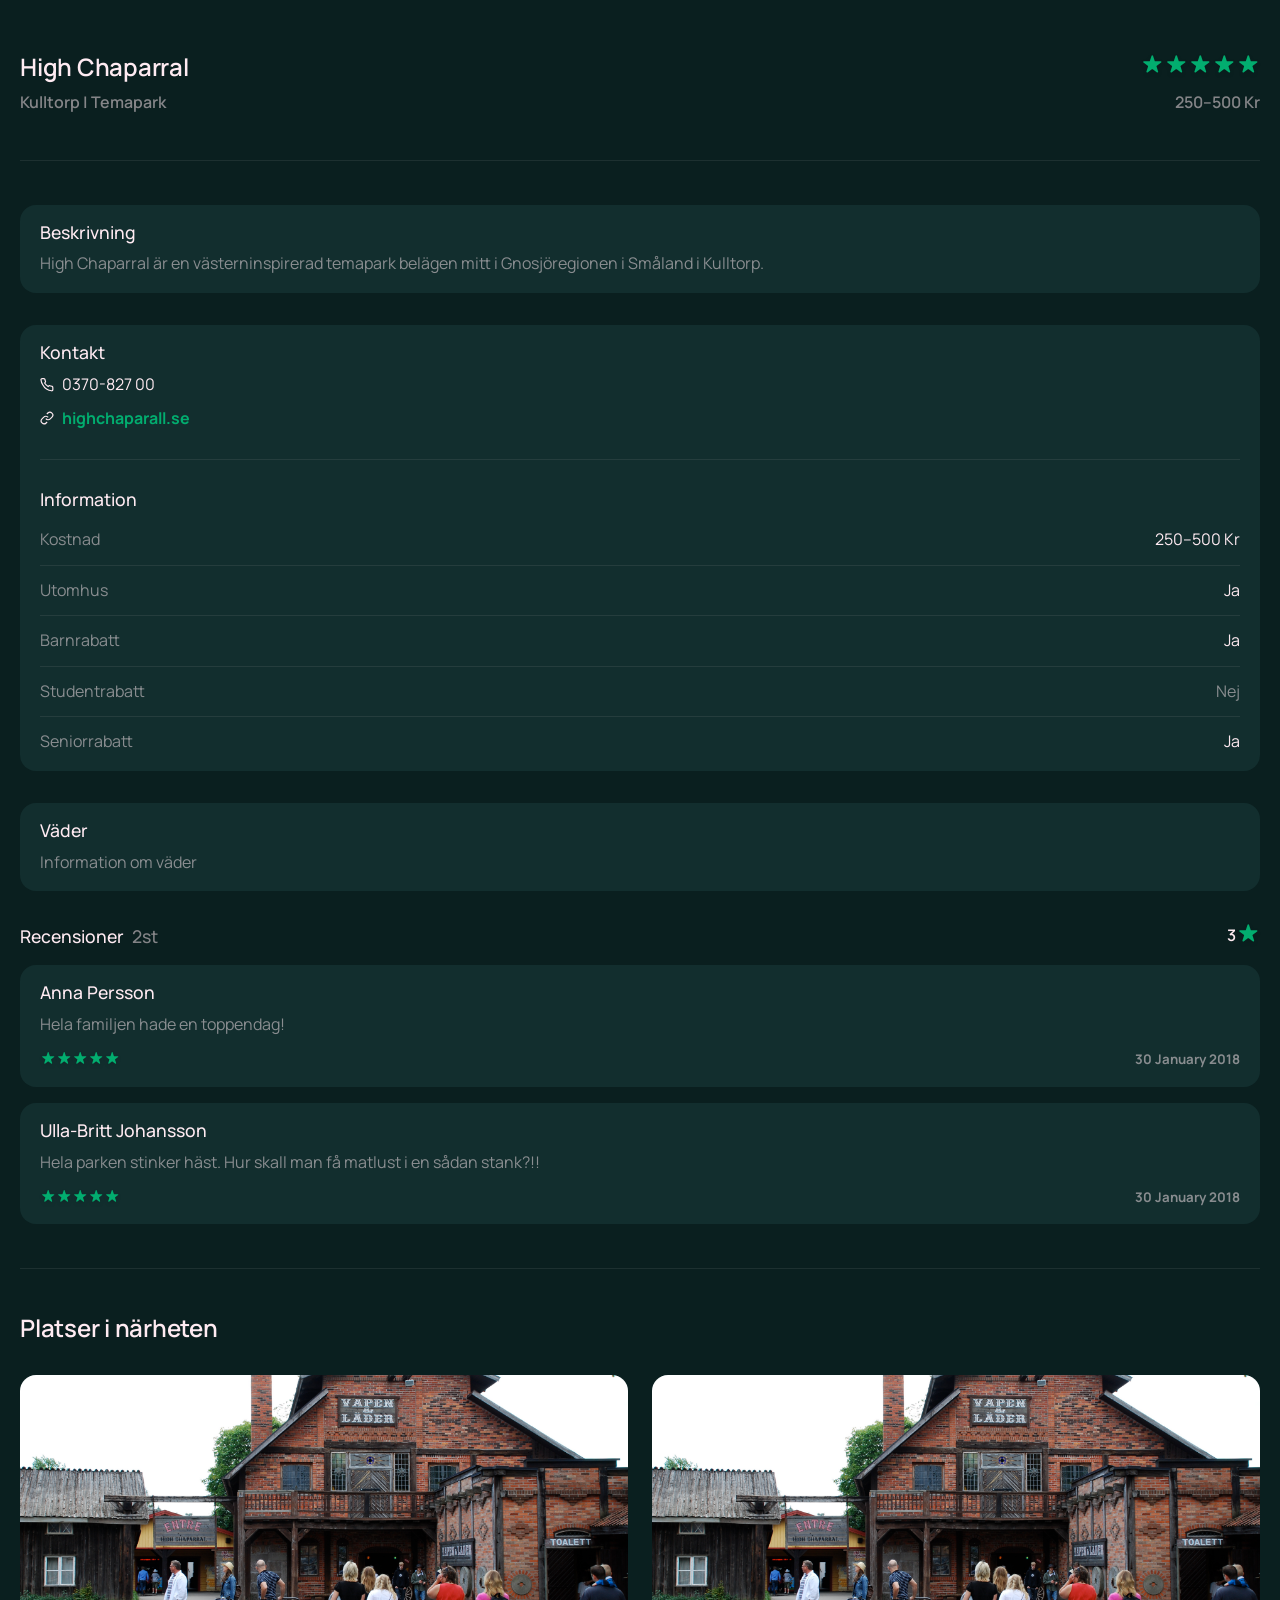
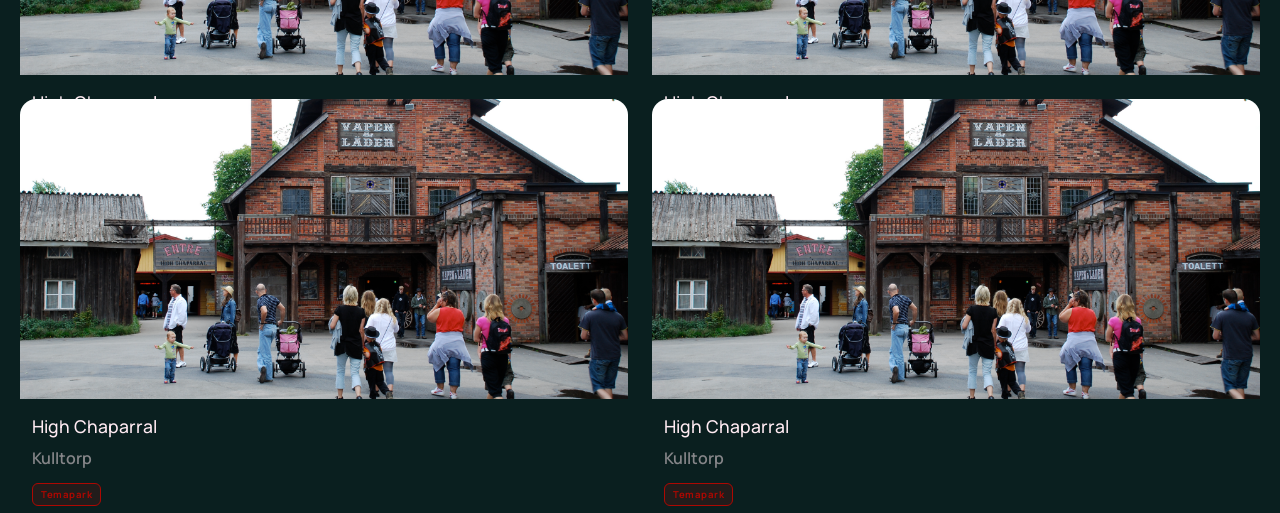
==== detail.html @ e669372e "added grid and detail page" ====
<!doctype html>
<html lang="sv">
  <head>
    <meta charset="UTF-8" />
    <meta name="viewport" content="width=device-width, initial-scale=1.0" />
    <title>Titelsida</title>
    <script type="module" src="JS/main.js"></script>
    <link rel="stylesheet" href="/CSS/style.css" />
    <link rel="preconnect" href="https://fonts.googleapis.com" />
    <link rel="preconnect" href="https://fonts.gstatic.com" crossorigin />
    <link
      href="https://fonts.googleapis.com/css2?family=Manrope:wght@200..800&display=swap"
      rel="stylesheet"
    />
  </head>
  <body class="gap-4">
    <section class="stack gap-8">
      <div class="width-full">
        <!-- <img src="/img/High_Chaparral_Theme_Park.jpg" alt=""> -->
      </div>
      <div class="gap-2 stack">
        <div class="row row-between align-center">
          <h2>High Chaparral</h2>
          <span class="star-container">
            <svg class="star" viewBox="0 0 16 16">
              <path
                d="M7.71954 0.445459C7.86922 -0.0151958 8.52092 -0.0151964 8.6706 0.445459L9.76667 3.81881C9.8336 4.02483 10.0256 4.16431 10.2422 4.16431H13.7892C14.2735 4.16431 14.4749 4.78411 14.083 5.06881L11.2135 7.15366C11.0383 7.28098 10.9649 7.50667 11.0319 7.71268L12.1279 11.086C12.2776 11.5467 11.7504 11.9298 11.3585 11.6451L8.48896 9.5602C8.31372 9.43288 8.07642 9.43288 7.90118 9.5602L5.03163 11.6451C4.63977 11.9298 4.11253 11.5467 4.26221 11.086L5.35828 7.71268C5.42521 7.50667 5.35188 7.28098 5.17664 7.15366L2.30709 5.06881C1.91524 4.78411 2.11662 4.16431 2.60099 4.16431H6.14794C6.36455 4.16431 6.55653 4.02483 6.62347 3.81881L7.71954 0.445459Z"
              ></path></svg
            ><svg class="star" viewBox="0 0 16 16">
              <path
                d="M7.71954 0.445459C7.86922 -0.0151958 8.52092 -0.0151964 8.6706 0.445459L9.76667 3.81881C9.8336 4.02483 10.0256 4.16431 10.2422 4.16431H13.7892C14.2735 4.16431 14.4749 4.78411 14.083 5.06881L11.2135 7.15366C11.0383 7.28098 10.9649 7.50667 11.0319 7.71268L12.1279 11.086C12.2776 11.5467 11.7504 11.9298 11.3585 11.6451L8.48896 9.5602C8.31372 9.43288 8.07642 9.43288 7.90118 9.5602L5.03163 11.6451C4.63977 11.9298 4.11253 11.5467 4.26221 11.086L5.35828 7.71268C5.42521 7.50667 5.35188 7.28098 5.17664 7.15366L2.30709 5.06881C1.91524 4.78411 2.11662 4.16431 2.60099 4.16431H6.14794C6.36455 4.16431 6.55653 4.02483 6.62347 3.81881L7.71954 0.445459Z"
              ></path></svg
            ><svg class="star" viewBox="0 0 16 16">
              <path
                d="M7.71954 0.445459C7.86922 -0.0151958 8.52092 -0.0151964 8.6706 0.445459L9.76667 3.81881C9.8336 4.02483 10.0256 4.16431 10.2422 4.16431H13.7892C14.2735 4.16431 14.4749 4.78411 14.083 5.06881L11.2135 7.15366C11.0383 7.28098 10.9649 7.50667 11.0319 7.71268L12.1279 11.086C12.2776 11.5467 11.7504 11.9298 11.3585 11.6451L8.48896 9.5602C8.31372 9.43288 8.07642 9.43288 7.90118 9.5602L5.03163 11.6451C4.63977 11.9298 4.11253 11.5467 4.26221 11.086L5.35828 7.71268C5.42521 7.50667 5.35188 7.28098 5.17664 7.15366L2.30709 5.06881C1.91524 4.78411 2.11662 4.16431 2.60099 4.16431H6.14794C6.36455 4.16431 6.55653 4.02483 6.62347 3.81881L7.71954 0.445459Z"
              ></path></svg
            ><svg class="star" viewBox="0 0 16 16">
              <path
                d="M7.71954 0.445459C7.86922 -0.0151958 8.52092 -0.0151964 8.6706 0.445459L9.76667 3.81881C9.8336 4.02483 10.0256 4.16431 10.2422 4.16431H13.7892C14.2735 4.16431 14.4749 4.78411 14.083 5.06881L11.2135 7.15366C11.0383 7.28098 10.9649 7.50667 11.0319 7.71268L12.1279 11.086C12.2776 11.5467 11.7504 11.9298 11.3585 11.6451L8.48896 9.5602C8.31372 9.43288 8.07642 9.43288 7.90118 9.5602L5.03163 11.6451C4.63977 11.9298 4.11253 11.5467 4.26221 11.086L5.35828 7.71268C5.42521 7.50667 5.35188 7.28098 5.17664 7.15366L2.30709 5.06881C1.91524 4.78411 2.11662 4.16431 2.60099 4.16431H6.14794C6.36455 4.16431 6.55653 4.02483 6.62347 3.81881L7.71954 0.445459Z"
              ></path></svg
            ><svg class="star" viewBox="0 0 16 16">
              <path
                d="M7.71954 0.445459C7.86922 -0.0151958 8.52092 -0.0151964 8.6706 0.445459L9.76667 3.81881C9.8336 4.02483 10.0256 4.16431 10.2422 4.16431H13.7892C14.2735 4.16431 14.4749 4.78411 14.083 5.06881L11.2135 7.15366C11.0383 7.28098 10.9649 7.50667 11.0319 7.71268L12.1279 11.086C12.2776 11.5467 11.7504 11.9298 11.3585 11.6451L8.48896 9.5602C8.31372 9.43288 8.07642 9.43288 7.90118 9.5602L5.03163 11.6451C4.63977 11.9298 4.11253 11.5467 4.26221 11.086L5.35828 7.71268C5.42521 7.50667 5.35188 7.28098 5.17664 7.15366L2.30709 5.06881C1.91524 4.78411 2.11662 4.16431 2.60099 4.16431H6.14794C6.36455 4.16431 6.55653 4.02483 6.62347 3.81881L7.71954 0.445459Z"
              ></path>
            </svg>
          </span>
        </div>
        <div class="row row-between align-center">
          <h4 class="text-faded">Kulltorp | Temapark</h4>
          <h4 class="text-faded">250–500 Kr</h4>
        </div>
      </div>

      <hr />

      <div class="card stack">
        <div class="stack width-full gap-2">
          <h3>Beskrivning</h3>
          <div class="text-faded">
            <p>
              High Chaparral är en västerninspirerad temapark belägen mitt i
              Gnosjöregionen i Småland i Kulltorp.
            </p>
          </div>
        </div>
      </div>

      <div class="card stack gap-4">
        <div class="width-full gap-2 stack">
          <h3>Kontakt</h3>
          <span class="row gap-2">
            <svg
              width="14"
              height="14"
              viewBox="0 0 24 24"
              fill="none"
              stroke="currentColor"
              stroke-width="2"
            >
              <path
                d="M22 16.92v3a2 2 0 0 1-2.18 2 19.79 19.79 0 0 1-8.63-3.07A19.5 19.5 0 0 1 4.69 11.5a19.79 19.79 0 0 1-3.07-8.67A2 2 0 0 1 3.6 1h3a2 2 0 0 1 2 1.72c.127.96.361 1.903.7 2.81a2 2 0 0 1-.45 2.11L7.91 8.6a16 16 0 0 0 6 6l.92-.92a2 2 0 0 1 2.11-.45c.907.339 1.85.573 2.81.7A2 2 0 0 1 21.82 16z"
              ></path>
            </svg>
            <p>0370-827 00</p></span
          >

          <span class="row gap-2">
            <svg
              width="14"
              height="14"
              viewBox="0 0 24 24"
              fill="none"
              stroke="currentColor"
              stroke-width="2"
            >
              <path
                d="M10 13a5 5 0 0 0 7.54.54l3-3a5 5 0 0 0-7.07-7.07l-1.72 1.71"
              ></path>
              <path
                d="M14 11a5 5 0 0 0-7.54-.54l-3 3a5 5 0 0 0 7.07 7.07l1.71-1.71"
              ></path></svg
            ><a href="https://highchaparall.se">highchaparall.se</a></span
          >
        </div>
        <hr />
        <div class="stack width-full gap-4">
          <h3>Information</h3>
          <div class="details">
            <span>
              <span class="text-faded">Kostnad</span><span>250–500 Kr</span>
            </span>
            <hr />
            <span>
              <span class="text-faded">Utomhus</span><span>Ja</span>
            </span>
            <hr />
            <span>
              <span class="text-faded">Barnrabatt</span><span>Ja</span>
            </span>
            <hr />
            <span>
              <span class="text-faded">Studentrabatt</span
              ><span class="text-faded">Nej</span>
            </span>
            <hr />
            <span>
              <span class="text-faded">Seniorrabatt</span><span>Ja</span>
            </span>
          </div>
        </div>
      </div>
      <div class="card stack">
        <div class="stack width-full gap-2">
          <h3>Väder</h3>
          <div class="text-faded">
            <p>Information om väder</p>
          </div>
        </div>
      </div>
      <div class="stack">
        <div class="stack width-full gap-4">
          <div class="row row-between">
            <span class="row gap-2"
              ><h3>Recensioner</h3>
              <h3 class="text-faded">2st</h3></span
            >
            <span class="row"
              ><h4>3</h4>
              <svg class="star" viewBox="0 0 16 16">
                <path
                  d="M7.71954 0.445459C7.86922 -0.0151958 8.52092 -0.0151964 8.6706 0.445459L9.76667 3.81881C9.8336 4.02483 10.0256 4.16431 10.2422 4.16431H13.7892C14.2735 4.16431 14.4749 4.78411 14.083 5.06881L11.2135 7.15366C11.0383 7.28098 10.9649 7.50667 11.0319 7.71268L12.1279 11.086C12.2776 11.5467 11.7504 11.9298 11.3585 11.6451L8.48896 9.5602C8.31372 9.43288 8.07642 9.43288 7.90118 9.5602L5.03163 11.6451C4.63977 11.9298 4.11253 11.5467 4.26221 11.086L5.35828 7.71268C5.42521 7.50667 5.35188 7.28098 5.17664 7.15366L2.30709 5.06881C1.91524 4.78411 2.11662 4.16431 2.60099 4.16431H6.14794C6.36455 4.16431 6.55653 4.02483 6.62347 3.81881L7.71954 0.445459Z"
                ></path></svg
            ></span>
          </div>
          <div class="card">
            <div class="width-full stack gap-3">
              <span class="stack gap-2">
                <h3>Anna Persson</h3>
                <p class="text-faded">Hela familjen hade en toppendag!</p>
              </span>

              <div class="row row-between">
                <span class="star-container">
                  <svg class="star star-sm" viewBox="0 0 16 16">
                    <path
                      d="M7.71954 0.445459C7.86922 -0.0151958 8.52092 -0.0151964 8.6706 0.445459L9.76667 3.81881C9.8336 4.02483 10.0256 4.16431 10.2422 4.16431H13.7892C14.2735 4.16431 14.4749 4.78411 14.083 5.06881L11.2135 7.15366C11.0383 7.28098 10.9649 7.50667 11.0319 7.71268L12.1279 11.086C12.2776 11.5467 11.7504 11.9298 11.3585 11.6451L8.48896 9.5602C8.31372 9.43288 8.07642 9.43288 7.90118 9.5602L5.03163 11.6451C4.63977 11.9298 4.11253 11.5467 4.26221 11.086L5.35828 7.71268C5.42521 7.50667 5.35188 7.28098 5.17664 7.15366L2.30709 5.06881C1.91524 4.78411 2.11662 4.16431 2.60099 4.16431H6.14794C6.36455 4.16431 6.55653 4.02483 6.62347 3.81881L7.71954 0.445459Z"
                    ></path>
                  </svg>
                  <svg class="star star-sm" viewBox="0 0 16 16">
                    <path
                      d="M7.71954 0.445459C7.86922 -0.0151958 8.52092 -0.0151964 8.6706 0.445459L9.76667 3.81881C9.8336 4.02483 10.0256 4.16431 10.2422 4.16431H13.7892C14.2735 4.16431 14.4749 4.78411 14.083 5.06881L11.2135 7.15366C11.0383 7.28098 10.9649 7.50667 11.0319 7.71268L12.1279 11.086C12.2776 11.5467 11.7504 11.9298 11.3585 11.6451L8.48896 9.5602C8.31372 9.43288 8.07642 9.43288 7.90118 9.5602L5.03163 11.6451C4.63977 11.9298 4.11253 11.5467 4.26221 11.086L5.35828 7.71268C5.42521 7.50667 5.35188 7.28098 5.17664 7.15366L2.30709 5.06881C1.91524 4.78411 2.11662 4.16431 2.60099 4.16431H6.14794C6.36455 4.16431 6.55653 4.02483 6.62347 3.81881L7.71954 0.445459Z"
                    ></path>
                  </svg>
                  <svg class="star star-sm" viewBox="0 0 16 16">
                    <path
                      d="M7.71954 0.445459C7.86922 -0.0151958 8.52092 -0.0151964 8.6706 0.445459L9.76667 3.81881C9.8336 4.02483 10.0256 4.16431 10.2422 4.16431H13.7892C14.2735 4.16431 14.4749 4.78411 14.083 5.06881L11.2135 7.15366C11.0383 7.28098 10.9649 7.50667 11.0319 7.71268L12.1279 11.086C12.2776 11.5467 11.7504 11.9298 11.3585 11.6451L8.48896 9.5602C8.31372 9.43288 8.07642 9.43288 7.90118 9.5602L5.03163 11.6451C4.63977 11.9298 4.11253 11.5467 4.26221 11.086L5.35828 7.71268C5.42521 7.50667 5.35188 7.28098 5.17664 7.15366L2.30709 5.06881C1.91524 4.78411 2.11662 4.16431 2.60099 4.16431H6.14794C6.36455 4.16431 6.55653 4.02483 6.62347 3.81881L7.71954 0.445459Z"
                    ></path>
                  </svg>
                  <svg class="star star-sm" viewBox="0 0 16 16">
                    <path
                      d="M7.71954 0.445459C7.86922 -0.0151958 8.52092 -0.0151964 8.6706 0.445459L9.76667 3.81881C9.8336 4.02483 10.0256 4.16431 10.2422 4.16431H13.7892C14.2735 4.16431 14.4749 4.78411 14.083 5.06881L11.2135 7.15366C11.0383 7.28098 10.9649 7.50667 11.0319 7.71268L12.1279 11.086C12.2776 11.5467 11.7504 11.9298 11.3585 11.6451L8.48896 9.5602C8.31372 9.43288 8.07642 9.43288 7.90118 9.5602L5.03163 11.6451C4.63977 11.9298 4.11253 11.5467 4.26221 11.086L5.35828 7.71268C5.42521 7.50667 5.35188 7.28098 5.17664 7.15366L2.30709 5.06881C1.91524 4.78411 2.11662 4.16431 2.60099 4.16431H6.14794C6.36455 4.16431 6.55653 4.02483 6.62347 3.81881L7.71954 0.445459Z"
                    ></path>
                  </svg>
                  <svg class="star star-sm" viewBox="0 0 16 16">
                    <path
                      d="M7.71954 0.445459C7.86922 -0.0151958 8.52092 -0.0151964 8.6706 0.445459L9.76667 3.81881C9.8336 4.02483 10.0256 4.16431 10.2422 4.16431H13.7892C14.2735 4.16431 14.4749 4.78411 14.083 5.06881L11.2135 7.15366C11.0383 7.28098 10.9649 7.50667 11.0319 7.71268L12.1279 11.086C12.2776 11.5467 11.7504 11.9298 11.3585 11.6451L8.48896 9.5602C8.31372 9.43288 8.07642 9.43288 7.90118 9.5602L5.03163 11.6451C4.63977 11.9298 4.11253 11.5467 4.26221 11.086L5.35828 7.71268C5.42521 7.50667 5.35188 7.28098 5.17664 7.15366L2.30709 5.06881C1.91524 4.78411 2.11662 4.16431 2.60099 4.16431H6.14794C6.36455 4.16431 6.55653 4.02483 6.62347 3.81881L7.71954 0.445459Z"
                    ></path>
                  </svg>
                </span>
                <h5 class="text-faded">30 January 2018</h5>
              </div>
            </div>
          </div>
          <div class="card">
            <div class="width-full stack gap-3">
              <span class="stack gap-2">
                <h3>Ulla-Britt Johansson</h3>
                <p class="text-faded">
                  Hela parken stinker häst. Hur skall man få matlust i en sådan
                  stank?!!
                </p>
              </span>

              <div class="row row-between">
                <span class="star-container">
                  <svg class="star star-sm" viewBox="0 0 16 16">
                    <path
                      d="M7.71954 0.445459C7.86922 -0.0151958 8.52092 -0.0151964 8.6706 0.445459L9.76667 3.81881C9.8336 4.02483 10.0256 4.16431 10.2422 4.16431H13.7892C14.2735 4.16431 14.4749 4.78411 14.083 5.06881L11.2135 7.15366C11.0383 7.28098 10.9649 7.50667 11.0319 7.71268L12.1279 11.086C12.2776 11.5467 11.7504 11.9298 11.3585 11.6451L8.48896 9.5602C8.31372 9.43288 8.07642 9.43288 7.90118 9.5602L5.03163 11.6451C4.63977 11.9298 4.11253 11.5467 4.26221 11.086L5.35828 7.71268C5.42521 7.50667 5.35188 7.28098 5.17664 7.15366L2.30709 5.06881C1.91524 4.78411 2.11662 4.16431 2.60099 4.16431H6.14794C6.36455 4.16431 6.55653 4.02483 6.62347 3.81881L7.71954 0.445459Z"
                    ></path>
                  </svg>
                  <svg class="star star-sm" viewBox="0 0 16 16">
                    <path
                      d="M7.71954 0.445459C7.86922 -0.0151958 8.52092 -0.0151964 8.6706 0.445459L9.76667 3.81881C9.8336 4.02483 10.0256 4.16431 10.2422 4.16431H13.7892C14.2735 4.16431 14.4749 4.78411 14.083 5.06881L11.2135 7.15366C11.0383 7.28098 10.9649 7.50667 11.0319 7.71268L12.1279 11.086C12.2776 11.5467 11.7504 11.9298 11.3585 11.6451L8.48896 9.5602C8.31372 9.43288 8.07642 9.43288 7.90118 9.5602L5.03163 11.6451C4.63977 11.9298 4.11253 11.5467 4.26221 11.086L5.35828 7.71268C5.42521 7.50667 5.35188 7.28098 5.17664 7.15366L2.30709 5.06881C1.91524 4.78411 2.11662 4.16431 2.60099 4.16431H6.14794C6.36455 4.16431 6.55653 4.02483 6.62347 3.81881L7.71954 0.445459Z"
                    ></path>
                  </svg>
                  <svg class="star star-sm" viewBox="0 0 16 16">
                    <path
                      d="M7.71954 0.445459C7.86922 -0.0151958 8.52092 -0.0151964 8.6706 0.445459L9.76667 3.81881C9.8336 4.02483 10.0256 4.16431 10.2422 4.16431H13.7892C14.2735 4.16431 14.4749 4.78411 14.083 5.06881L11.2135 7.15366C11.0383 7.28098 10.9649 7.50667 11.0319 7.71268L12.1279 11.086C12.2776 11.5467 11.7504 11.9298 11.3585 11.6451L8.48896 9.5602C8.31372 9.43288 8.07642 9.43288 7.90118 9.5602L5.03163 11.6451C4.63977 11.9298 4.11253 11.5467 4.26221 11.086L5.35828 7.71268C5.42521 7.50667 5.35188 7.28098 5.17664 7.15366L2.30709 5.06881C1.91524 4.78411 2.11662 4.16431 2.60099 4.16431H6.14794C6.36455 4.16431 6.55653 4.02483 6.62347 3.81881L7.71954 0.445459Z"
                    ></path>
                  </svg>
                  <svg class="star star-sm" viewBox="0 0 16 16">
                    <path
                      d="M7.71954 0.445459C7.86922 -0.0151958 8.52092 -0.0151964 8.6706 0.445459L9.76667 3.81881C9.8336 4.02483 10.0256 4.16431 10.2422 4.16431H13.7892C14.2735 4.16431 14.4749 4.78411 14.083 5.06881L11.2135 7.15366C11.0383 7.28098 10.9649 7.50667 11.0319 7.71268L12.1279 11.086C12.2776 11.5467 11.7504 11.9298 11.3585 11.6451L8.48896 9.5602C8.31372 9.43288 8.07642 9.43288 7.90118 9.5602L5.03163 11.6451C4.63977 11.9298 4.11253 11.5467 4.26221 11.086L5.35828 7.71268C5.42521 7.50667 5.35188 7.28098 5.17664 7.15366L2.30709 5.06881C1.91524 4.78411 2.11662 4.16431 2.60099 4.16431H6.14794C6.36455 4.16431 6.55653 4.02483 6.62347 3.81881L7.71954 0.445459Z"
                    ></path>
                  </svg>
                  <svg class="star star-sm" viewBox="0 0 16 16">
                    <path
                      d="M7.71954 0.445459C7.86922 -0.0151958 8.52092 -0.0151964 8.6706 0.445459L9.76667 3.81881C9.8336 4.02483 10.0256 4.16431 10.2422 4.16431H13.7892C14.2735 4.16431 14.4749 4.78411 14.083 5.06881L11.2135 7.15366C11.0383 7.28098 10.9649 7.50667 11.0319 7.71268L12.1279 11.086C12.2776 11.5467 11.7504 11.9298 11.3585 11.6451L8.48896 9.5602C8.31372 9.43288 8.07642 9.43288 7.90118 9.5602L5.03163 11.6451C4.63977 11.9298 4.11253 11.5467 4.26221 11.086L5.35828 7.71268C5.42521 7.50667 5.35188 7.28098 5.17664 7.15366L2.30709 5.06881C1.91524 4.78411 2.11662 4.16431 2.60099 4.16431H6.14794C6.36455 4.16431 6.55653 4.02483 6.62347 3.81881L7.71954 0.445459Z"
                    ></path>
                  </svg>
                </span>
                <h5 class="text-faded">30 January 2018</h5>
              </div>
            </div>
          </div>
        </div>
      </div>

      <hr />
      <h2>Platser i närheten</h2>
      <section class="grid gap-6" id="results">
        <div class="card card-listing">
          <img src="/img/High_Chaparral_Theme_Park.jpg" alt="" />
          <span class="card-listing-content">
            <h3>High Chaparral</h3>
            <h4 class="text-faded">Kulltorp</h4>
            <span class="gap-2">
              <span class="badge badge-red">Temapark</span>
            </span>
          </span>
        </div>
        <div class="card card-listing">
          <img src="/img/High_Chaparral_Theme_Park.jpg" alt="" />
          <span class="card-listing-content">
            <h3>High Chaparral</h3>
            <h4 class="text-faded">Kulltorp</h4>
            <span class="gap-2">
              <span class="badge badge-red">Temapark</span>
            </span>
          </span>
        </div>
        <div class="card card-listing">
          <img src="/img/High_Chaparral_Theme_Park.jpg" alt="" />
          <span class="card-listing-content">
            <h3>High Chaparral</h3>
            <h4 class="text-faded">Kulltorp</h4>
            <span class="gap-2">
              <span class="badge badge-red">Temapark</span>
            </span>
          </span>
        </div>
        <div class="card card-listing">
          <img src="/img/High_Chaparral_Theme_Park.jpg" alt="" />
          <span class="card-listing-content">
            <h3>High Chaparral</h3>
            <h4 class="text-faded">Kulltorp</h4>
            <span class="gap-2">
              <span class="badge badge-red">Temapark</span>
            </span>
          </span>
        </div>
      </section>
    </section>
  </body>
</html>
---- CSS/style.css ----
/*==== Variables ====*/

:root {
  /*---- colors ----*/
  --color-bg: #0a1f1f;
  --color-bg-card: #122e2e;
  --color-bg-elevated: #1a3a3a;
  --color-primary: #02ad6f;
  --color-primary-dim: rgba(2, 173, 111, 0.15);
  --color-primary-hover: #02c47e;
  --color-text: #ffebf2;
  --color-text-faded: #ffebf280;
  --color-border: rgba(255, 235, 242, 0.08);
  --color-border-hover: rgba(255, 235, 242, 0.16);

  /*---- text-size ----*/
  --text-xs: 0.6rem;
  --text-sm: 0.8rem;
  --text-base: 1rem;
  --text-lg: 1.1rem;
  --text-xl: 1.5rem;
  --text-2xl: 2rem;
  --text-3xl: 2.75rem;

  /*---- spacing ----*/
  --space-1: 4px;
  --space-2: 8px;
  --space-3: 12px;
  --space-4: 16px;
  --space-5: 20px;
  --space-6: 24px;
  --space-8: 32px;
  --space-10: 40px;

  /*---- border-radius ----*/
  --radius-sm: 6px;
  --radius-md: 10px;
  --radius-lg: 16px;
  --radius-xl: 24px;
  --radius-full: 9999px;
}

/*==== general ====*/

body {
  background-color: var(--color-bg);
  display: flex;
  flex-direction: column;
}

hr {
  height: 1px;
  background-color: var(--color-border);
  border: none;
  margin: var(--space-3) 0;
  width: 100%;
}

/*==== Typography ====*/

.display {
  font-family: "DM Serif Display", Georgia, serif;
  font-size: var(--text-3xl);
  font-weight: 400;
  line-height: 1.1;
  letter-spacing: -0.02em;
}

.display-italic {
  font-family: "DM Serif Display", Georgia, serif;
  font-style: italic;
  color: var(--color-primary);
}

h1 {
  font-size: var(--text-2xl);
  font-weight: 600;
  line-height: 1.2;
  letter-spacing: -0.02em;
  margin: 0;
}

h2 {
  font-size: var(--text-xl);
  font-weight: 600;
  line-height: 1.25;
  letter-spacing: -0.01em;
  margin: 0;
}

h3 {
  font-size: var(--text-lg);
  font-weight: 500;
  line-height: 1.3;
  margin: 0;
}

h4 {
  font-size: var(--text-md);
  font-weight: 600;
  margin: 0;
}

h5{
  margin: 0;
}

p {
  margin: 0;
  font-size: var(--text-base);
  text-wrap: wrap;
}

body {
  font-size: var(--text-base);
  font-weight: 400;
  color: var(--color-text);
  line-height: 1.6;
  font-family: "Manrope", system-ui, sans-serif;
  padding: var(--space-3);
}

.text-faded {
  color: var(--color-text-faded);
}

a {
  color: var(--color-primary);
  text-decoration: none;
  font-weight: bold;
}

/*==== card ====*/

.card {
  border-radius: var(--radius-lg);
  gap: var(--space-2);
  align-items: center;
  justify-content: center;
  padding: calc(var(--space-8) / 2) var(--space-5);
  display: flex;
  text-wrap: nowrap;
  background-color: var(--color-bg-card);
  flex-direction: column;
  box-sizing: border-box;
}

/*---- card structures ----*/

/* listing */
.card-listing {
  width: 100%;
  height: 300px;
  justify-content: space-between;
  align-items: start;
  padding: 0;
}

.card-listing img {
  width: 100%;
  object-fit: cover;
  border-top-left-radius: var(--radius-lg);
  border-top-right-radius: var(--radius-lg);
  height: 100%;
}
.card-listing-content {
  padding: calc(var(--space-4) / 2) var(--space-3);
  justify-content: left;
  display: flex;
  flex-direction: column;
  gap: var(--space-2);
  height: fit-content;
}

/*==== buttons ====*/

.btn {
  font-size: var(--text-sm);
  border-radius: var(--radius-full);
  gap: var(--space-2);
  align-items: center;
  justify-content: center;
  padding: calc(var(--space-5) / 2) var(--space-5);
  display: flex;
  cursor: pointer;
  text-wrap: nowrap;
}

.btn svg {
  height: 16px;
}

.btn:disabled {
  opacity: 0.4;
  pointer-events: none;
}

/*---- button styles ----*/

/* primary */
.btn-primary {
  background: var(--color-primary);
  color: var(--color-bg);
  border: var(--color-primary) solid 2px;
}
.btn-primary:hover {
  background: var(--color-primary-hover);
  border: var(--color-primary-hover) solid 2px;
}

/* secondary */
.btn-secondary {
  background: rgba(255, 235, 242, 0.08);
  color: var(--color-text);
  border: 2px solid rgba(255, 235, 242, 0.2);

  backdrop-filter: blur(8px);
}

.btn-secondary:hover {
  background: rgba(255, 235, 242, 0.018);
}

/* outline */

.btn-outline {
  border: 1px solid var(--color-text-faded);
  background-color: #ffffff00;
  color: var(--color-text);
}
.btn-outline:hover {
  border: 1px solid var(--color-primary-hover);
  background-color: #ffffff00;
  color: var(--color-primary-hover);
}

/*---- button sizes ----*/

/* small */
.btn-sm {
  padding: calc(var(--space-3) / 2) var(--space-3);
  font-size: var(--text-xs);
  letter-spacing: 1px;
}

/*==== input ====*/

/*---- droplist ----*/

/*==== stars ====*/
.star {
  fill: #02ad6f;
  filter: drop-shadow(0 2px 2.1px rgba(0, 0, 0, 0.12));
  width: 24px;
  height: 24px;
    justify-content: center;
  align-items: center;
  display: flex;
}

.star-sm{
  height: 16px;
  width: 16px;
}

.star-container {
  display: flex;
  align-items: center;
  gap: 0;
}

/*==== tabs ====*/

/* tab */
.tab-container {
  border-radius: var(--radius-full);
  gap: var(--space-2);
  align-items: center;
  justify-content: center;
  padding: calc(var(--space-1) / 2) calc(var(--space-1) / 2);
  display: flex;
  cursor: pointer;
  text-wrap: nowrap;
  background: var(--color-bg-card);
  color: var(--color-bg);
  border: var(--color-bg-card) solid 2px;
  width: 100%;
  box-sizing: border-box;
}

.tab {
  border-radius: var(--radius-full);
  padding: calc(var(--space-3) / 2) var(--space-3);
  width: 100%;
  font-size: var(--text-sm);
  letter-spacing: 0.5px;

  background: none;
  border: 2px solid #00000000;
  color: var(--color-text-faded);
}

.tab:hover {
  background: var(--color-primary-hover);
  border: var(--color-primary-hover) solid 2px;
  color: var(--color-bg);
}

/* active tab */

.tab-active {
  background: var(--color-primary);
  border: var(--color-primary) solid 2px;
  color: var(--color-bg);
}

/*==== badges ====*/

/* badge */
.badge {
  border: 1px solid var(--color-border);
  border-radius: var(--radius-sm);
  font-size: var(--text-xs);
  padding: calc(var(--space-2) / 2) var(--space-2);
  font-weight: bold;
  letter-spacing: 0.5px;
}

/* badge-styles */
.badge-nature {
  border: #02ad6f 1px solid;
  color: #02ad6f;
  background-color: #02ad6f10;
}

.badge-red {
  border: #ad0802 1px solid;
  color: #ad0802;
  background-color: #ad080224;
}

/*==== details ====*/
.details span {
  justify-content: space-between;
  display: flex;
}

.details {
  width: 100%;
}

/*==== layout ====*/

/*---- flex-directions ----*/
.stack {
  display: flex;
  flex-direction: column;
}

.row {
  display: flex;
  align-items: center;
  flex-direction: row;
}

.row-between {
  justify-content: space-between;
}

/*---- justify ----*/
.justify-right {
  display: flex;
  justify-content: right;
}
/*---- align ----*/
.align-center {
  display: flex;
  align-items: center;
}

/*---- width ----*/
.width-full {
  width: 100%;
}

/*---- gap ----*/
.gap-2 {
  gap: var(--space-2);
}
.gap-3 {
  gap: var(--space-3);
}
.gap-4 {
  gap: var(--space-4);
}
.gap-6 {
  gap: var(--space-6);
}
.gap-8 {
  gap: var(--space-8);
}

.grid {
  display: grid;
  grid-template-columns: repeat(2, 1fr);
}
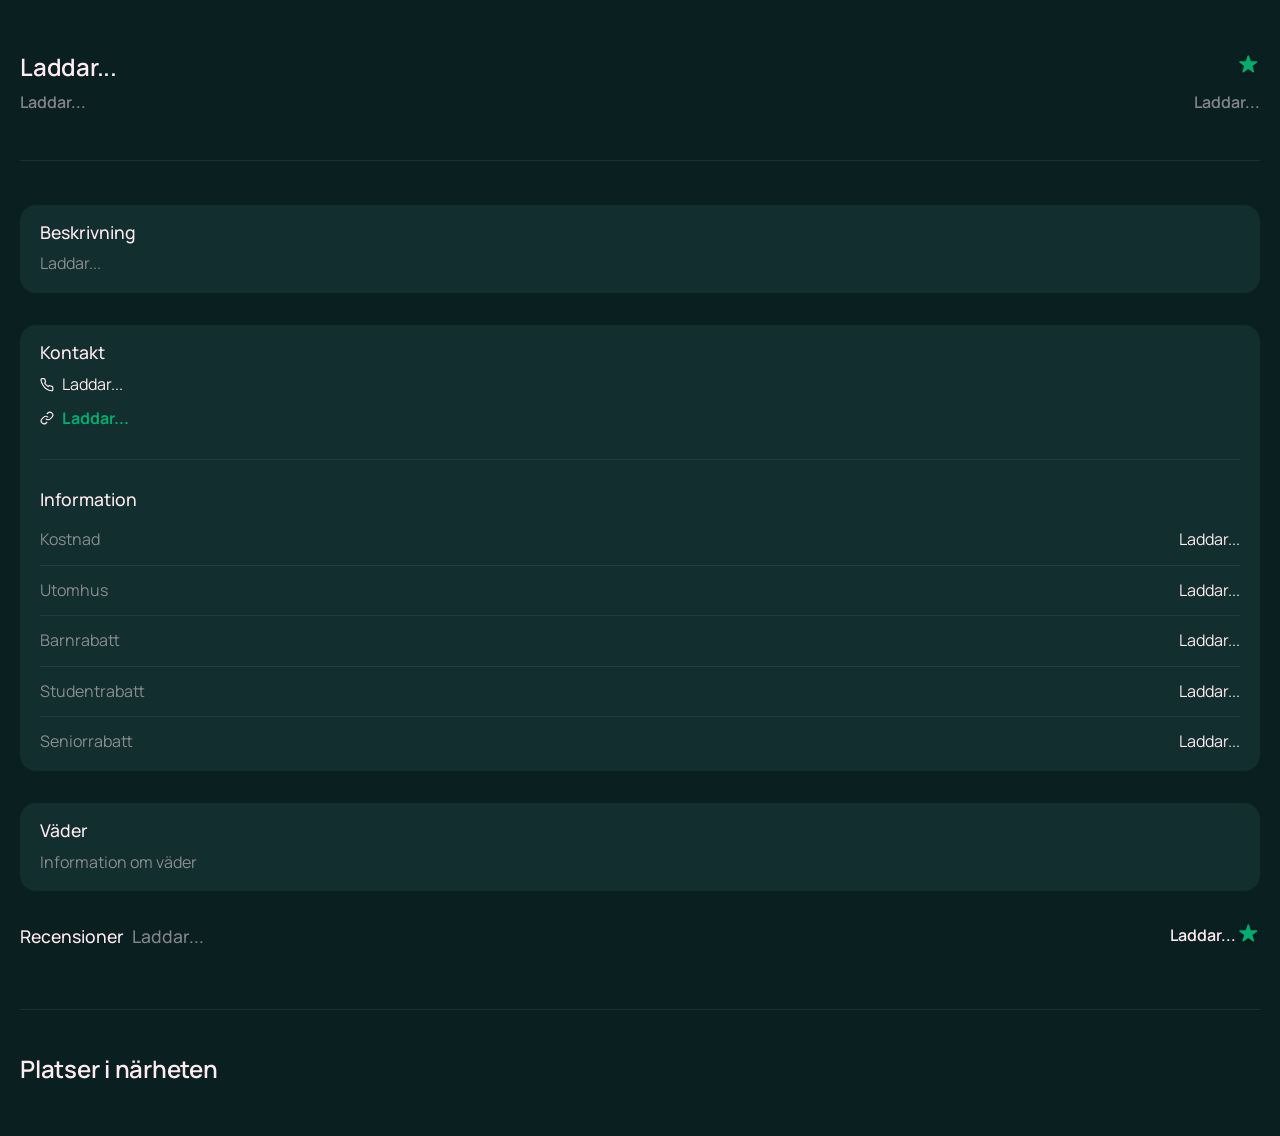
==== commit 77e04c64: "htmlDetailUppdatering" ====
--- a/detail.html
+++ b/detail.html
@@ -3,8 +3,8 @@
   <head>
     <meta charset="UTF-8" />
     <meta name="viewport" content="width=device-width, initial-scale=1.0" />
-    <title>Titelsida</title>
-    <script type="module" src="JS/main.js"></script>
+    <title>Detaljsida</title>
+    <script type="module" src="JS/detail.js"></script>
     <link rel="stylesheet" href="/CSS/style.css" />
     <link rel="preconnect" href="https://fonts.googleapis.com" />
     <link rel="preconnect" href="https://fonts.gstatic.com" crossorigin />
@@ -13,41 +13,29 @@
       rel="stylesheet"
     />
   </head>
+
   <body class="gap-4">
     <section class="stack gap-8">
       <div class="width-full">
-        <!-- <img src="/img/High_Chaparral_Theme_Park.jpg" alt=""> -->
+        <!-- Bild kan läggas här senare -->
       </div>
+
       <div class="gap-2 stack">
         <div class="row row-between align-center">
-          <h2>High Chaparral</h2>
+          <h2 id="detail-name">Laddar...</h2>
+
           <span class="star-container">
             <svg class="star" viewBox="0 0 16 16">
-              <path
-                d="M7.71954 0.445459C7.86922 -0.0151958 8.52092 -0.0151964 8.6706 0.445459L9.76667 3.81881C9.8336 4.02483 10.0256 4.16431 10.2422 4.16431H13.7892C14.2735 4.16431 14.4749 4.78411 14.083 5.06881L11.2135 7.15366C11.0383 7.28098 10.9649 7.50667 11.0319 7.71268L12.1279 11.086C12.2776 11.5467 11.7504 11.9298 11.3585 11.6451L8.48896 9.5602C8.31372 9.43288 8.07642 9.43288 7.90118 9.5602L5.03163 11.6451C4.63977 11.9298 4.11253 11.5467 4.26221 11.086L5.35828 7.71268C5.42521 7.50667 5.35188 7.28098 5.17664 7.15366L2.30709 5.06881C1.91524 4.78411 2.11662 4.16431 2.60099 4.16431H6.14794C6.36455 4.16431 6.55653 4.02483 6.62347 3.81881L7.71954 0.445459Z"
-              ></path></svg
-            ><svg class="star" viewBox="0 0 16 16">
-              <path
-                d="M7.71954 0.445459C7.86922 -0.0151958 8.52092 -0.0151964 8.6706 0.445459L9.76667 3.81881C9.8336 4.02483 10.0256 4.16431 10.2422 4.16431H13.7892C14.2735 4.16431 14.4749 4.78411 14.083 5.06881L11.2135 7.15366C11.0383 7.28098 10.9649 7.50667 11.0319 7.71268L12.1279 11.086C12.2776 11.5467 11.7504 11.9298 11.3585 11.6451L8.48896 9.5602C8.31372 9.43288 8.07642 9.43288 7.90118 9.5602L5.03163 11.6451C4.63977 11.9298 4.11253 11.5467 4.26221 11.086L5.35828 7.71268C5.42521 7.50667 5.35188 7.28098 5.17664 7.15366L2.30709 5.06881C1.91524 4.78411 2.11662 4.16431 2.60099 4.16431H6.14794C6.36455 4.16431 6.55653 4.02483 6.62347 3.81881L7.71954 0.445459Z"
-              ></path></svg
-            ><svg class="star" viewBox="0 0 16 16">
-              <path
-                d="M7.71954 0.445459C7.86922 -0.0151958 8.52092 -0.0151964 8.6706 0.445459L9.76667 3.81881C9.8336 4.02483 10.0256 4.16431 10.2422 4.16431H13.7892C14.2735 4.16431 14.4749 4.78411 14.083 5.06881L11.2135 7.15366C11.0383 7.28098 10.9649 7.50667 11.0319 7.71268L12.1279 11.086C12.2776 11.5467 11.7504 11.9298 11.3585 11.6451L8.48896 9.5602C8.31372 9.43288 8.07642 9.43288 7.90118 9.5602L5.03163 11.6451C4.63977 11.9298 4.11253 11.5467 4.26221 11.086L5.35828 7.71268C5.42521 7.50667 5.35188 7.28098 5.17664 7.15366L2.30709 5.06881C1.91524 4.78411 2.11662 4.16431 2.60099 4.16431H6.14794C6.36455 4.16431 6.55653 4.02483 6.62347 3.81881L7.71954 0.445459Z"
-              ></path></svg
-            ><svg class="star" viewBox="0 0 16 16">
-              <path
-                d="M7.71954 0.445459C7.86922 -0.0151958 8.52092 -0.0151964 8.6706 0.445459L9.76667 3.81881C9.8336 4.02483 10.0256 4.16431 10.2422 4.16431H13.7892C14.2735 4.16431 14.4749 4.78411 14.083 5.06881L11.2135 7.15366C11.0383 7.28098 10.9649 7.50667 11.0319 7.71268L12.1279 11.086C12.2776 11.5467 11.7504 11.9298 11.3585 11.6451L8.48896 9.5602C8.31372 9.43288 8.07642 9.43288 7.90118 9.5602L5.03163 11.6451C4.63977 11.9298 4.11253 11.5467 4.26221 11.086L5.35828 7.71268C5.42521 7.50667 5.35188 7.28098 5.17664 7.15366L2.30709 5.06881C1.91524 4.78411 2.11662 4.16431 2.60099 4.16431H6.14794C6.36455 4.16431 6.55653 4.02483 6.62347 3.81881L7.71954 0.445459Z"
-              ></path></svg
-            ><svg class="star" viewBox="0 0 16 16">
               <path
                 d="M7.71954 0.445459C7.86922 -0.0151958 8.52092 -0.0151964 8.6706 0.445459L9.76667 3.81881C9.8336 4.02483 10.0256 4.16431 10.2422 4.16431H13.7892C14.2735 4.16431 14.4749 4.78411 14.083 5.06881L11.2135 7.15366C11.0383 7.28098 10.9649 7.50667 11.0319 7.71268L12.1279 11.086C12.2776 11.5467 11.7504 11.9298 11.3585 11.6451L8.48896 9.5602C8.31372 9.43288 8.07642 9.43288 7.90118 9.5602L5.03163 11.6451C4.63977 11.9298 4.11253 11.5467 4.26221 11.086L5.35828 7.71268C5.42521 7.50667 5.35188 7.28098 5.17664 7.15366L2.30709 5.06881C1.91524 4.78411 2.11662 4.16431 2.60099 4.16431H6.14794C6.36455 4.16431 6.55653 4.02483 6.62347 3.81881L7.71954 0.445459Z"
               ></path>
             </svg>
           </span>
         </div>
+
         <div class="row row-between align-center">
-          <h4 class="text-faded">Kulltorp | Temapark</h4>
-          <h4 class="text-faded">250–500 Kr</h4>
+          <h4 class="text-faded" id="detail-location-type">Laddar...</h4>
+          <h4 class="text-faded" id="detail-price">Laddar...</h4>
         </div>
       </div>
 
@@ -57,10 +45,7 @@
         <div class="stack width-full gap-2">
           <h3>Beskrivning</h3>
           <div class="text-faded">
-            <p>
-              High Chaparral är en västerninspirerad temapark belägen mitt i
-              Gnosjöregionen i Småland i Kulltorp.
-            </p>
+            <p id="detail-description">Laddar...</p>
           </div>
         </div>
       </div>
@@ -68,6 +53,7 @@
       <div class="card stack gap-4">
         <div class="width-full gap-2 stack">
           <h3>Kontakt</h3>
+
           <span class="row gap-2">
             <svg
               width="14"
@@ -81,8 +67,8 @@
                 d="M22 16.92v3a2 2 0 0 1-2.18 2 19.79 19.79 0 0 1-8.63-3.07A19.5 19.5 0 0 1 4.69 11.5a19.79 19.79 0 0 1-3.07-8.67A2 2 0 0 1 3.6 1h3a2 2 0 0 1 2 1.72c.127.96.361 1.903.7 2.81a2 2 0 0 1-.45 2.11L7.91 8.6a16 16 0 0 0 6 6l.92-.92a2 2 0 0 1 2.11-.45c.907.339 1.85.573 2.81.7A2 2 0 0 1 21.82 16z"
               ></path>
             </svg>
-            <p>0370-827 00</p></span
-          >
+            <p id="detail-phone">Laddar...</p>
+          </span>
 
           <span class="row gap-2">
             <svg
@@ -98,37 +84,54 @@
               ></path>
               <path
                 d="M14 11a5 5 0 0 0-7.54-.54l-3 3a5 5 0 0 0 7.07 7.07l1.71-1.71"
-              ></path></svg
-            ><a href="https://highchaparall.se">highchaparall.se</a></span
-          >
+              ></path>
+            </svg>
+            <a id="detail-website" href="#" target="_blank">Laddar...</a>
+          </span>
         </div>
+
         <hr />
+
         <div class="stack width-full gap-4">
           <h3>Information</h3>
+
           <div class="details">
             <span>
-              <span class="text-faded">Kostnad</span><span>250–500 Kr</span>
+              <span class="text-faded">Kostnad</span>
+              <span id="detail-info-price">Laddar...</span>
             </span>
+
             <hr />
+
             <span>
-              <span class="text-faded">Utomhus</span><span>Ja</span>
+              <span class="text-faded">Utomhus</span>
+              <span id="detail-outdoors">Laddar...</span>
             </span>
+
             <hr />
+
             <span>
-              <span class="text-faded">Barnrabatt</span><span>Ja</span>
+              <span class="text-faded">Barnrabatt</span>
+              <span id="detail-child-discount">Laddar...</span>
             </span>
+
             <hr />
+
             <span>
-              <span class="text-faded">Studentrabatt</span
-              ><span class="text-faded">Nej</span>
+              <span class="text-faded">Studentrabatt</span>
+              <span id="detail-student-discount">Laddar...</span>
             </span>
+
             <hr />
+
             <span>
-              <span class="text-faded">Seniorrabatt</span><span>Ja</span>
+              <span class="text-faded">Seniorrabatt</span>
+              <span id="detail-senior-discount">Laddar...</span>
             </span>
           </div>
         </div>
       </div>
+
       <div class="card stack">
         <div class="stack width-full gap-2">
           <h3>Väder</h3>
@@ -137,148 +140,37 @@
           </div>
         </div>
       </div>
+
       <div class="stack">
         <div class="stack width-full gap-4">
           <div class="row row-between">
-            <span class="row gap-2"
-              ><h3>Recensioner</h3>
-              <h3 class="text-faded">2st</h3></span
-            >
-            <span class="row"
-              ><h4>3</h4>
+            <span class="row gap-2">
+              <h3>Recensioner</h3>
+              <h3 class="text-faded" id="detail-review-count">Laddar...</h3>
+            </span>
+
+            <span class="row">
+              <h4 id="detail-rating">Laddar...</h4>
               <svg class="star" viewBox="0 0 16 16">
                 <path
-                  d="M7.71954 0.445459C7.86922 -0.0151958 8.52092 -0.0151964 8.6706 0.445459L9.76667 3.81881C9.8336 4.02483 10.0256 4.16431 10.2422 4.16431H13.7892C14.2735 4.16431 14.4749 4.78411 14.083 5.06881L11.2135 7.15366C11.0383 7.28098 10.9649 7.50667 11.0319 7.71268L12.1279 11.086C12.2776 11.5467 11.7504 11.9298 11.3585 11.6451L8.48896 9.5602C8.31372 9.43288 8.07642 9.43288 7.90118 9.5602L5.03163 11.6451C4.63977 11.9298 4.11253 11.5467 4.26221 11.086L5.35828 7.71268C5.42521 7.50667 5.35188 7.28098 5.17664 7.15366L2.30709 5.06881C1.91524 4.78411 2.11662 4.16431 2.60099 4.16431H6.14794C6.36455 4.16431 6.55653 4.02483 6.62347 3.81881L7.71954 0.445459Z"
-                ></path></svg
-            ></span>
+                  d="M7.71954 0.445459C7.86922 -0.0151958 8.52092 -0.0151964 8.6706 0.445459L9.76667 3.81881C9.8336 4.02483 10.0256 4.16431 10.2422 4.16431H13.7892C14.2735 4.16431 14.4749 4.78411 14.083 5.06881L11.2135 7.15366C11.0383 7.28098 10.9649 7.50667 11.0319 7.71268L12.1279 11.086C12.2776 11.5467 11.7504 11.9298 11.3585 11.6451L8.48896 9.5602C8.31372 9.43288 8.07642 9.43288 7.90118 9.5602L5.03163 11.6451C4.63977 11.9298 4.11253 11.5467 4.26221 11.086L5.35828 7.71268C5.42521 7.50667 5.35188 7.28098 5.17664 7.15366L2.30709 5.06881C1.91524 4.78411 2.11662 4.16431 2.60099 4.16431H6.14794C6.36455 4.02483 6.55653 4.02483 6.62347 3.81881L7.71954 0.445459Z"
+                ></path>
+              </svg>
+            </span>
           </div>
-          <div class="card">
-            <div class="width-full stack gap-3">
-              <span class="stack gap-2">
-                <h3>Anna Persson</h3>
-                <p class="text-faded">Hela familjen hade en toppendag!</p>
-              </span>
 
-              <div class="row row-between">
-                <span class="star-container">
-                  <svg class="star star-sm" viewBox="0 0 16 16">
-                    <path
-                      d="M7.71954 0.445459C7.86922 -0.0151958 8.52092 -0.0151964 8.6706 0.445459L9.76667 3.81881C9.8336 4.02483 10.0256 4.16431 10.2422 4.16431H13.7892C14.2735 4.16431 14.4749 4.78411 14.083 5.06881L11.2135 7.15366C11.0383 7.28098 10.9649 7.50667 11.0319 7.71268L12.1279 11.086C12.2776 11.5467 11.7504 11.9298 11.3585 11.6451L8.48896 9.5602C8.31372 9.43288 8.07642 9.43288 7.90118 9.5602L5.03163 11.6451C4.63977 11.9298 4.11253 11.5467 4.26221 11.086L5.35828 7.71268C5.42521 7.50667 5.35188 7.28098 5.17664 7.15366L2.30709 5.06881C1.91524 4.78411 2.11662 4.16431 2.60099 4.16431H6.14794C6.36455 4.16431 6.55653 4.02483 6.62347 3.81881L7.71954 0.445459Z"
-                    ></path>
-                  </svg>
-                  <svg class="star star-sm" viewBox="0 0 16 16">
-                    <path
-                      d="M7.71954 0.445459C7.86922 -0.0151958 8.52092 -0.0151964 8.6706 0.445459L9.76667 3.81881C9.8336 4.02483 10.0256 4.16431 10.2422 4.16431H13.7892C14.2735 4.16431 14.4749 4.78411 14.083 5.06881L11.2135 7.15366C11.0383 7.28098 10.9649 7.50667 11.0319 7.71268L12.1279 11.086C12.2776 11.5467 11.7504 11.9298 11.3585 11.6451L8.48896 9.5602C8.31372 9.43288 8.07642 9.43288 7.90118 9.5602L5.03163 11.6451C4.63977 11.9298 4.11253 11.5467 4.26221 11.086L5.35828 7.71268C5.42521 7.50667 5.35188 7.28098 5.17664 7.15366L2.30709 5.06881C1.91524 4.78411 2.11662 4.16431 2.60099 4.16431H6.14794C6.36455 4.16431 6.55653 4.02483 6.62347 3.81881L7.71954 0.445459Z"
-                    ></path>
-                  </svg>
-                  <svg class="star star-sm" viewBox="0 0 16 16">
-                    <path
-                      d="M7.71954 0.445459C7.86922 -0.0151958 8.52092 -0.0151964 8.6706 0.445459L9.76667 3.81881C9.8336 4.02483 10.0256 4.16431 10.2422 4.16431H13.7892C14.2735 4.16431 14.4749 4.78411 14.083 5.06881L11.2135 7.15366C11.0383 7.28098 10.9649 7.50667 11.0319 7.71268L12.1279 11.086C12.2776 11.5467 11.7504 11.9298 11.3585 11.6451L8.48896 9.5602C8.31372 9.43288 8.07642 9.43288 7.90118 9.5602L5.03163 11.6451C4.63977 11.9298 4.11253 11.5467 4.26221 11.086L5.35828 7.71268C5.42521 7.50667 5.35188 7.28098 5.17664 7.15366L2.30709 5.06881C1.91524 4.78411 2.11662 4.16431 2.60099 4.16431H6.14794C6.36455 4.16431 6.55653 4.02483 6.62347 3.81881L7.71954 0.445459Z"
-                    ></path>
-                  </svg>
-                  <svg class="star star-sm" viewBox="0 0 16 16">
-                    <path
-                      d="M7.71954 0.445459C7.86922 -0.0151958 8.52092 -0.0151964 8.6706 0.445459L9.76667 3.81881C9.8336 4.02483 10.0256 4.16431 10.2422 4.16431H13.7892C14.2735 4.16431 14.4749 4.78411 14.083 5.06881L11.2135 7.15366C11.0383 7.28098 10.9649 7.50667 11.0319 7.71268L12.1279 11.086C12.2776 11.5467 11.7504 11.9298 11.3585 11.6451L8.48896 9.5602C8.31372 9.43288 8.07642 9.43288 7.90118 9.5602L5.03163 11.6451C4.63977 11.9298 4.11253 11.5467 4.26221 11.086L5.35828 7.71268C5.42521 7.50667 5.35188 7.28098 5.17664 7.15366L2.30709 5.06881C1.91524 4.78411 2.11662 4.16431 2.60099 4.16431H6.14794C6.36455 4.16431 6.55653 4.02483 6.62347 3.81881L7.71954 0.445459Z"
-                    ></path>
-                  </svg>
-                  <svg class="star star-sm" viewBox="0 0 16 16">
-                    <path
-                      d="M7.71954 0.445459C7.86922 -0.0151958 8.52092 -0.0151964 8.6706 0.445459L9.76667 3.81881C9.8336 4.02483 10.0256 4.16431 10.2422 4.16431H13.7892C14.2735 4.16431 14.4749 4.78411 14.083 5.06881L11.2135 7.15366C11.0383 7.28098 10.9649 7.50667 11.0319 7.71268L12.1279 11.086C12.2776 11.5467 11.7504 11.9298 11.3585 11.6451L8.48896 9.5602C8.31372 9.43288 8.07642 9.43288 7.90118 9.5602L5.03163 11.6451C4.63977 11.9298 4.11253 11.5467 4.26221 11.086L5.35828 7.71268C5.42521 7.50667 5.35188 7.28098 5.17664 7.15366L2.30709 5.06881C1.91524 4.78411 2.11662 4.16431 2.60099 4.16431H6.14794C6.36455 4.16431 6.55653 4.02483 6.62347 3.81881L7.71954 0.445459Z"
-                    ></path>
-                  </svg>
-                </span>
-                <h5 class="text-faded">30 January 2018</h5>
-              </div>
-            </div>
-          </div>
-          <div class="card">
-            <div class="width-full stack gap-3">
-              <span class="stack gap-2">
-                <h3>Ulla-Britt Johansson</h3>
-                <p class="text-faded">
-                  Hela parken stinker häst. Hur skall man få matlust i en sådan
-                  stank?!!
-                </p>
-              </span>
-
-              <div class="row row-between">
-                <span class="star-container">
-                  <svg class="star star-sm" viewBox="0 0 16 16">
-                    <path
-                      d="M7.71954 0.445459C7.86922 -0.0151958 8.52092 -0.0151964 8.6706 0.445459L9.76667 3.81881C9.8336 4.02483 10.0256 4.16431 10.2422 4.16431H13.7892C14.2735 4.16431 14.4749 4.78411 14.083 5.06881L11.2135 7.15366C11.0383 7.28098 10.9649 7.50667 11.0319 7.71268L12.1279 11.086C12.2776 11.5467 11.7504 11.9298 11.3585 11.6451L8.48896 9.5602C8.31372 9.43288 8.07642 9.43288 7.90118 9.5602L5.03163 11.6451C4.63977 11.9298 4.11253 11.5467 4.26221 11.086L5.35828 7.71268C5.42521 7.50667 5.35188 7.28098 5.17664 7.15366L2.30709 5.06881C1.91524 4.78411 2.11662 4.16431 2.60099 4.16431H6.14794C6.36455 4.16431 6.55653 4.02483 6.62347 3.81881L7.71954 0.445459Z"
-                    ></path>
-                  </svg>
-                  <svg class="star star-sm" viewBox="0 0 16 16">
-                    <path
-                      d="M7.71954 0.445459C7.86922 -0.0151958 8.52092 -0.0151964 8.6706 0.445459L9.76667 3.81881C9.8336 4.02483 10.0256 4.16431 10.2422 4.16431H13.7892C14.2735 4.16431 14.4749 4.78411 14.083 5.06881L11.2135 7.15366C11.0383 7.28098 10.9649 7.50667 11.0319 7.71268L12.1279 11.086C12.2776 11.5467 11.7504 11.9298 11.3585 11.6451L8.48896 9.5602C8.31372 9.43288 8.07642 9.43288 7.90118 9.5602L5.03163 11.6451C4.63977 11.9298 4.11253 11.5467 4.26221 11.086L5.35828 7.71268C5.42521 7.50667 5.35188 7.28098 5.17664 7.15366L2.30709 5.06881C1.91524 4.78411 2.11662 4.16431 2.60099 4.16431H6.14794C6.36455 4.16431 6.55653 4.02483 6.62347 3.81881L7.71954 0.445459Z"
-                    ></path>
-                  </svg>
-                  <svg class="star star-sm" viewBox="0 0 16 16">
-                    <path
-                      d="M7.71954 0.445459C7.86922 -0.0151958 8.52092 -0.0151964 8.6706 0.445459L9.76667 3.81881C9.8336 4.02483 10.0256 4.16431 10.2422 4.16431H13.7892C14.2735 4.16431 14.4749 4.78411 14.083 5.06881L11.2135 7.15366C11.0383 7.28098 10.9649 7.50667 11.0319 7.71268L12.1279 11.086C12.2776 11.5467 11.7504 11.9298 11.3585 11.6451L8.48896 9.5602C8.31372 9.43288 8.07642 9.43288 7.90118 9.5602L5.03163 11.6451C4.63977 11.9298 4.11253 11.5467 4.26221 11.086L5.35828 7.71268C5.42521 7.50667 5.35188 7.28098 5.17664 7.15366L2.30709 5.06881C1.91524 4.78411 2.11662 4.16431 2.60099 4.16431H6.14794C6.36455 4.16431 6.55653 4.02483 6.62347 3.81881L7.71954 0.445459Z"
-                    ></path>
-                  </svg>
-                  <svg class="star star-sm" viewBox="0 0 16 16">
-                    <path
-                      d="M7.71954 0.445459C7.86922 -0.0151958 8.52092 -0.0151964 8.6706 0.445459L9.76667 3.81881C9.8336 4.02483 10.0256 4.16431 10.2422 4.16431H13.7892C14.2735 4.16431 14.4749 4.78411 14.083 5.06881L11.2135 7.15366C11.0383 7.28098 10.9649 7.50667 11.0319 7.71268L12.1279 11.086C12.2776 11.5467 11.7504 11.9298 11.3585 11.6451L8.48896 9.5602C8.31372 9.43288 8.07642 9.43288 7.90118 9.5602L5.03163 11.6451C4.63977 11.9298 4.11253 11.5467 4.26221 11.086L5.35828 7.71268C5.42521 7.50667 5.35188 7.28098 5.17664 7.15366L2.30709 5.06881C1.91524 4.78411 2.11662 4.16431 2.60099 4.16431H6.14794C6.36455 4.16431 6.55653 4.02483 6.62347 3.81881L7.71954 0.445459Z"
-                    ></path>
-                  </svg>
-                  <svg class="star star-sm" viewBox="0 0 16 16">
-                    <path
-                      d="M7.71954 0.445459C7.86922 -0.0151958 8.52092 -0.0151964 8.6706 0.445459L9.76667 3.81881C9.8336 4.02483 10.0256 4.16431 10.2422 4.16431H13.7892C14.2735 4.16431 14.4749 4.78411 14.083 5.06881L11.2135 7.15366C11.0383 7.28098 10.9649 7.50667 11.0319 7.71268L12.1279 11.086C12.2776 11.5467 11.7504 11.9298 11.3585 11.6451L8.48896 9.5602C8.31372 9.43288 8.07642 9.43288 7.90118 9.5602L5.03163 11.6451C4.63977 11.9298 4.11253 11.5467 4.26221 11.086L5.35828 7.71268C5.42521 7.50667 5.35188 7.28098 5.17664 7.15366L2.30709 5.06881C1.91524 4.78411 2.11662 4.16431 2.60099 4.16431H6.14794C6.36455 4.16431 6.55653 4.02483 6.62347 3.81881L7.71954 0.445459Z"
-                    ></path>
-                  </svg>
-                </span>
-                <h5 class="text-faded">30 January 2018</h5>
-              </div>
-            </div>
+          <div id="reviews">
+            <!-- Recensioner kan läggas in här senare -->
           </div>
         </div>
       </div>
 
       <hr />
+
       <h2>Platser i närheten</h2>
+
       <section class="grid gap-6" id="results">
-        <div class="card card-listing">
-          <img src="/img/High_Chaparral_Theme_Park.jpg" alt="" />
-          <span class="card-listing-content">
-            <h3>High Chaparral</h3>
-            <h4 class="text-faded">Kulltorp</h4>
-            <span class="gap-2">
-              <span class="badge badge-red">Temapark</span>
-            </span>
-          </span>
-        </div>
-        <div class="card card-listing">
-          <img src="/img/High_Chaparral_Theme_Park.jpg" alt="" />
-          <span class="card-listing-content">
-            <h3>High Chaparral</h3>
-            <h4 class="text-faded">Kulltorp</h4>
-            <span class="gap-2">
-              <span class="badge badge-red">Temapark</span>
-            </span>
-          </span>
-        </div>
-        <div class="card card-listing">
-          <img src="/img/High_Chaparral_Theme_Park.jpg" alt="" />
-          <span class="card-listing-content">
-            <h3>High Chaparral</h3>
-            <h4 class="text-faded">Kulltorp</h4>
-            <span class="gap-2">
-              <span class="badge badge-red">Temapark</span>
-            </span>
-          </span>
-        </div>
-        <div class="card card-listing">
-          <img src="/img/High_Chaparral_Theme_Park.jpg" alt="" />
-          <span class="card-listing-content">
-            <h3>High Chaparral</h3>
-            <h4 class="text-faded">Kulltorp</h4>
-            <span class="gap-2">
-              <span class="badge badge-red">Temapark</span>
-            </span>
-          </span>
-        </div>
+        <!-- Platser i närheten kan läggas in här senare -->
       </section>
     </section>
   </body>
--- a/CSS/style.css
+++ b/CSS/style.css
@@ -7,7 +7,7 @@
   --color-bg-elevated: #1a3a3a;
   --color-primary: #02ad6f;
   --color-primary-dim: rgba(2, 173, 111, 0.15);
-  --color-primary-hover: #02c47e;
+  --color-primary-hover: #00d97e;
   --color-text: #ffebf2;
   --color-text-faded: #ffebf280;
   --color-border: rgba(255, 235, 242, 0.08);
@@ -38,6 +38,12 @@
   --radius-lg: 16px;
   --radius-xl: 24px;
   --radius-full: 9999px;
+
+  /*---- transition ----*/
+  --transition-select:
+    background-color 0.25s ease, border-color 0.25s ease, transform 0.2s ease;
+  --transition-hover: background-color 0.4s ease, transform 0.3s ease;
+  --transition-exit: background-color 0.15s ease, transform 0.12s ease;
 }
 
 /*==== general ====*/
@@ -59,15 +65,14 @@
 /*==== Typography ====*/
 
 .display {
-  font-family: "DM Serif Display", Georgia, serif;
-  font-size: var(--text-3xl);
+  font-family: "DM Serif Display";
   font-weight: 400;
   line-height: 1.1;
   letter-spacing: -0.02em;
 }
 
 .display-italic {
-  font-family: "DM Serif Display", Georgia, serif;
+  font-family: "DM Serif Display";
   font-style: italic;
   color: var(--color-primary);
 }
@@ -96,12 +101,17 @@
 }
 
 h4 {
-  font-size: var(--text-md);
+  font-size: var(--text-base);
   font-weight: 600;
   margin: 0;
 }
 
-h5{
+h5 {
+  margin: 0;
+}
+
+h6 {
+  font-size: var(--text-sm);
   margin: 0;
 }
 
@@ -139,21 +149,48 @@
   justify-content: center;
   padding: calc(var(--space-8) / 2) var(--space-5);
   display: flex;
-  text-wrap: nowrap;
+  text-wrap: wrap;
   background-color: var(--color-bg-card);
   flex-direction: column;
   box-sizing: border-box;
+  white-space: initial;
+  width: 100%;
 }
 
 /*---- card structures ----*/
+
+/* answer */
+.card-answer {
+  transition: var(--transition-select);
+}
+.card-answer:hover {
+  transform: scale(1.02);
+}
+
+.card-answer:has(> input[type="radio"]:checked) {
+  background-color: var(--color-bg-elevated);
+  transform: scale(1.02);
+}
 
 /* listing */
 .card-listing {
   width: 100%;
-  height: 300px;
+  min-height: 300px;
   justify-content: space-between;
   align-items: start;
   padding: 0;
+  overflow-x: hidden;
+}
+.card-map {
+  width: 200px;
+  min-height: fit-content;
+  justify-content: space-between;
+  align-items: start;
+  padding: 0;
+  overflow-x: hidden;
+  flex-direction: row;
+  color: var(--color-text);
+  gap: var(--space-10);
 }
 
 .card-listing img {
@@ -170,12 +207,16 @@
   flex-direction: column;
   gap: var(--space-2);
   height: fit-content;
+  box-sizing: border-box;
+  overflow-x: hidden;
+  word-break: break-word;
+  width: 100%;
 }
 
 /*==== buttons ====*/
 
 .btn {
-  font-size: var(--text-sm);
+  font-size: var(--text-base);
   border-radius: var(--radius-full);
   gap: var(--space-2);
   align-items: center;
@@ -184,10 +225,17 @@
   display: flex;
   cursor: pointer;
   text-wrap: nowrap;
+  transition: var(--transition-exit);
+}
+
+.btn:hover {
+  transition: var(--transition-hover);
+  transform: scale(1.02);
 }
 
 .btn svg {
   height: 16px;
+  fill: var(--color-text);
 }
 
 .btn:disabled {
@@ -200,12 +248,43 @@
 /* primary */
 .btn-primary {
   background: var(--color-primary);
-  color: var(--color-bg);
+  color: #ffffff;
   border: var(--color-primary) solid 2px;
 }
+.btn-primary svg {
+  fill: #ffffff;
+}
+
 .btn-primary:hover {
   background: var(--color-primary-hover);
   border: var(--color-primary-hover) solid 2px;
+}
+
+.btn-back {
+  position: fixed;
+  top: 0;
+  left: 0;
+  color: var(--color-text-faded);
+  margin: var(--space-4) var(--space-2);
+}
+.btn-back a {
+  color: var(--color-text-faded);
+  font-weight: unset;
+}
+
+/* btn-float */
+.btn-float {
+  position: fixed;
+  left: 0;
+  bottom: 0;
+  margin: var(--space-6);
+  z-index: 2000;
+  -webkit-box-shadow:
+    0px 10px 13px -7px #000000,
+    5px 5px 10px 11px rgba(0, 0, 0, 0.07);
+  box-shadow:
+    0px 10px 13px -7px #000000,
+    5px 5px 10px 11px rgba(0, 0, 0, 0.07);
 }
 
 /* secondary */
@@ -234,6 +313,34 @@
   color: var(--color-primary-hover);
 }
 
+/* square-switch */
+
+.btn-square {
+  border: 1px solid var(--color-text-faded);
+  background-color: var(--color-bg-card);
+  color: var(--color-text);
+  border-radius: var(--radius-sm);
+  padding: calc(var(--space-2) / 2);
+}
+.btn-square:hover {
+  border: 1px solid var(--color-primary-hover);
+  background-color: #ffffff00;
+  color: var(--color-primary-hover);
+  fill: var(--color-primary-hover);
+}
+.btn-square:active {
+  border: 1px solid var(--color-primary);
+  background-color: #ffffff00;
+  color: var(--color-primary);
+  fill: var(--color-primary);
+}
+
+.btn-square svg {
+  fill: var(--color-text);
+  width: 20px;
+  height: 20px;
+}
+
 /*---- button sizes ----*/
 
 /* small */
@@ -244,8 +351,6 @@
 }
 
 /*==== input ====*/
-
-/*---- droplist ----*/
 
 /*==== stars ====*/
 .star {
@@ -253,12 +358,12 @@
   filter: drop-shadow(0 2px 2.1px rgba(0, 0, 0, 0.12));
   width: 24px;
   height: 24px;
-    justify-content: center;
-  align-items: center;
-  display: flex;
-}
-
-.star-sm{
+  justify-content: center;
+  align-items: center;
+  display: flex;
+}
+
+.star-sm {
   height: 16px;
   width: 16px;
 }
@@ -308,7 +413,7 @@
 
 /* active tab */
 
-.tab-active {
+.tab.active {
   background: var(--color-primary);
   border: var(--color-primary) solid 2px;
   color: var(--color-bg);
@@ -334,9 +439,9 @@
 }
 
 .badge-red {
-  border: #ad0802 1px solid;
-  color: #ad0802;
-  background-color: #ad080224;
+  border: #ff6b6b 1px solid;
+  color: #ff6b6b;
+  background-color: #ff6b6b24;
 }
 
 /*==== details ====*/
@@ -372,6 +477,10 @@
   display: flex;
   justify-content: right;
 }
+.justify-center {
+  display: flex;
+  justify-content: center;
+}
 /*---- align ----*/
 .align-center {
   display: flex;
@@ -381,6 +490,12 @@
 /*---- width ----*/
 .width-full {
   width: 100%;
+}
+.height-screen {
+  height: 100vh;
+}
+.height-full {
+  height: 100%;
 }
 
 /*---- gap ----*/
@@ -399,8 +514,230 @@
 .gap-8 {
   gap: var(--space-8);
 }
+.gap-10 {
+  gap: var(--space-10);
+}
 
 .grid {
   display: grid;
   grid-template-columns: repeat(2, 1fr);
-}+}
+
+article {
+  width: 100%;
+}
+
+/*==== skeleton loader ====*/
+
+/*---- img ----*/
+.sl-img {
+  height: 100%;
+  background-color: var(--color-border);
+  border-top-left-radius: var(--radius-lg);
+  border-top-right-radius: var(--radius-lg);
+  width: 100%;
+  display: flex;
+  animation: loading-animation 1.3s ease-in-out infinite alternate;
+}
+
+/*---- badge ----*/
+.sl-badge {
+  height: 12px;
+  background-color: var(--color-border);
+  border-radius: var(--radius-sm);
+  width: 50px;
+  display: flex;
+  animation: loading-animation 1.3s ease-in-out infinite alternate;
+  border: none;
+}
+
+/*---- text ----*/
+.sl-text {
+  height: 16px;
+  border-radius: var(--radius-full);
+  background-color: var(--color-border);
+  animation: loading-animation 1.3s ease-in-out infinite alternate;
+}
+
+.sl-text-lg {
+  width: 70%;
+}
+
+.sl-text-md {
+  width: 50%;
+  height: 12px;
+}
+
+.sl-text-sm {
+  width: 30%;
+  height: 10px;
+}
+
+@keyframes loading-animation {
+  from {
+    opacity: 30%;
+  }
+
+  to {
+    opacity: 100%;
+  }
+}
+
+/*==== map ====*/
+
+/*---- popup ----*/
+
+.leaflet-popup-content {
+  margin: 0;
+}
+
+.leaflet-popup-content-wrapper {
+  background: none;
+  box-shadow: unset;
+  width: 200px;
+}
+
+.leaflet-popup-tip {
+  background-color: var(--color-bg-card);
+}
+
+/*---- map ----*/
+#map {
+  height: 600px;
+  border-radius: var(--radius-lg);
+}
+
+.map-skeleton-loader {
+  height: 600px;
+  border-radius: var(--radius-xl);
+}
+
+/*==== form ====*/
+
+/*---- dropdown ----*/
+select {
+  border: 1px solid var(--color-text-faded);
+  background-color: #ffffff00;
+  color: var(--color-text);
+  border-radius: var(--radius-sm);
+  padding: calc(var(--space-1) / 2) var(--space-1);
+  font-size: var(--text-sm);
+}
+select:hover {
+  border: 1px solid var(--color-primary-hover);
+  background-color: #ffffff00;
+  color: var(--color-primary-hover);
+}
+
+option {
+  color: var(--color-text);
+  background-color: var(--color-bg-card);
+  font-size: var(--text-sm);
+}
+
+/*---- label ----*/
+label {
+  font-size: var(--text-sm);
+}
+
+/*---- input ----*/
+
+input[type="radio"]:checked {
+  accent-color: var(--color-primary);
+}
+
+input[type="checkbox"] {
+  appearance: none;
+  -webkit-appearance: none;
+  width: 16px;
+  height: 16px;
+  border: 2px solid #555;
+  border-radius: 4px;
+  background-color: white;
+  cursor: pointer;
+  display: flex;
+  align-items: center;
+}
+
+input[type="checkbox"]:checked {
+  background-color: var(--color-bg-elevated);
+  border-color: var(--color-primary);
+}
+
+/*==== filter ====*/
+
+/*---- category colapsable ----*/
+.collapsible-header {
+  display: flex;
+  flex-flow: row;
+  text-wrap: nowrap;
+  gap: var(--space-4);
+}
+
+/*---- filter menu ----*/
+.filter-menu-container {
+  position: fixed;
+  height: 100vh;
+  width: 100vw;
+  z-index: 3000;
+  backdrop-filter: brightness(80%) blur(2px);
+  margin: calc(2 * calc(var(--space-3) * (-1)));
+  display: none;
+}
+
+.filter-menu {
+  position: fixed;
+  z-index: 30;
+  width: 90%;
+  display: flex;
+  flex-flow: column;
+  align-items: start;
+  gap: var(--space-8);
+  margin: 0;
+
+  top: 50%;
+  left: 50%;
+  transform: translate(-50%, -50%);
+}
+
+.filter-menu span {
+  display: flex;
+  flex-direction: row;
+  align-items: center;
+  justify-content: space-between;
+  width: 100%;
+}
+
+.filter-category {
+  gap: var(--space-4);
+  display: flex;
+  flex-flow: column;
+}
+
+/*==== quiz ====*/
+
+#quiz-container:has(input[type="radio"]:checked) .card-answer {
+  opacity: 0.6;
+}
+
+.card-answer:has(input[type="radio"]:checked) {
+  opacity: 1 !important;
+}
+
+/*==== progress bar ====*/
+
+.progress-bar-container {
+  height: 5px;
+  border-radius: var(--radius-full);
+  padding: 0;
+  align-items: start;
+  display: flex;
+}
+
+.progress-bar {
+  height: 5px;
+  border-radius: var(--radius-full);
+  padding: 0;
+  background-color: var(--color-primary);
+  width: 25%;
+}
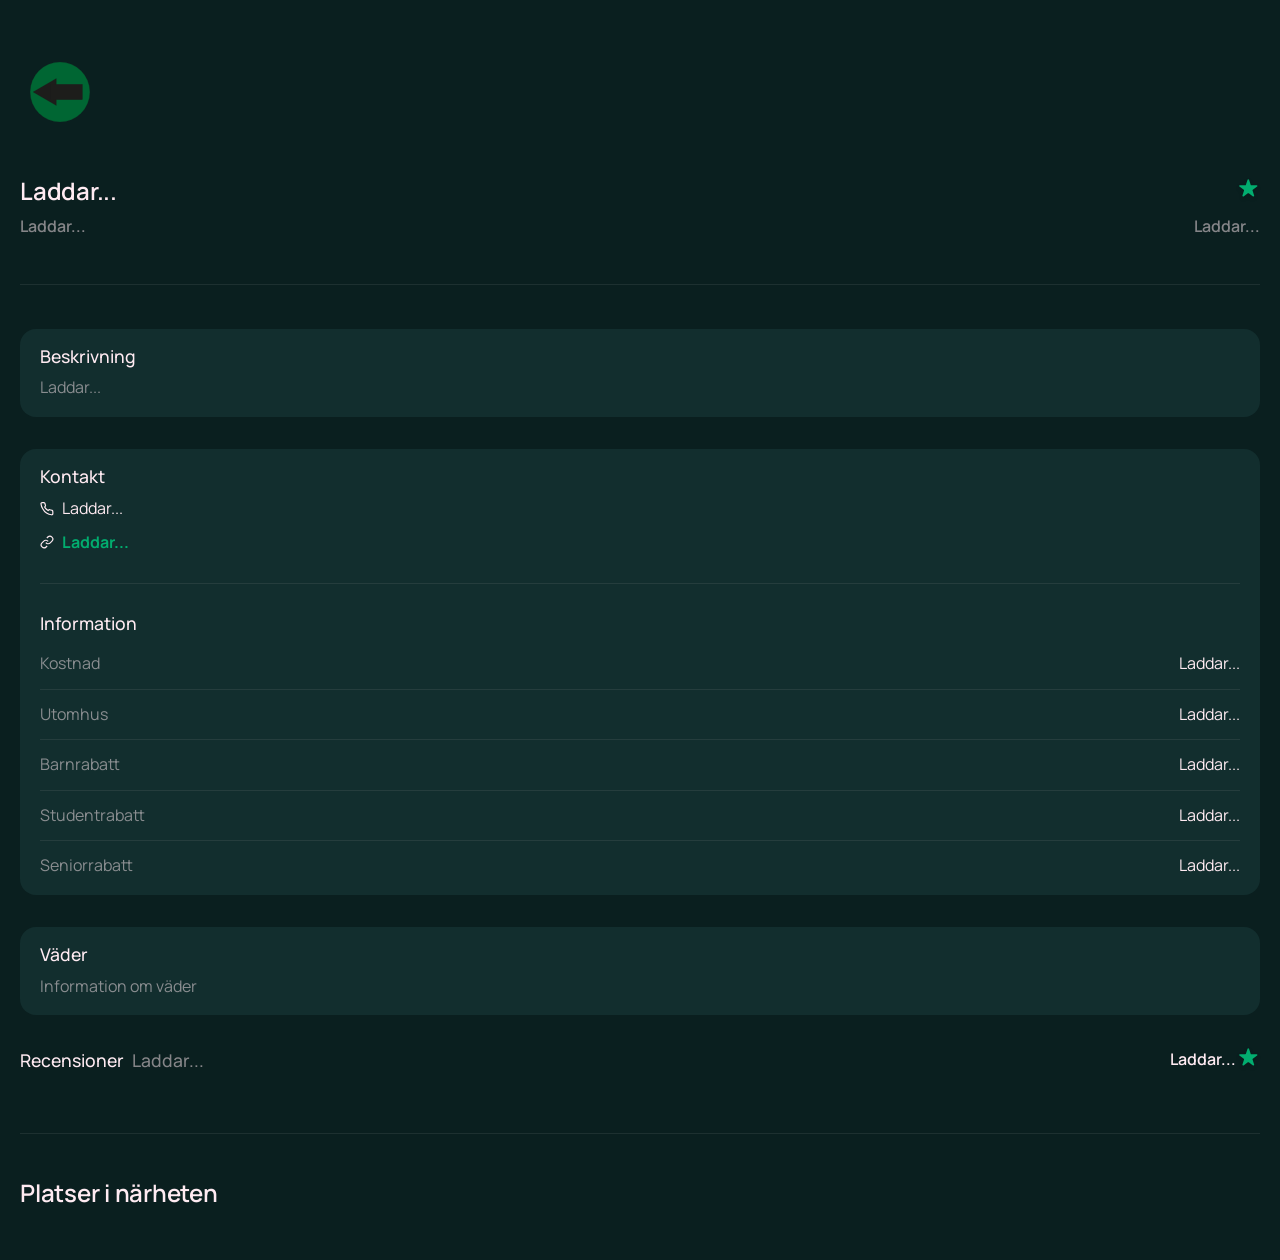
==== commit c2077ef9: "tillbakaKnapp" ====
--- a/detail.html
+++ b/detail.html
@@ -17,8 +17,10 @@
   <body class="gap-4">
     <section class="stack gap-8">
       <div class="width-full">
-        <!-- Bild kan läggas här senare -->
+        <!-- Bild kan läggas här -->
       </div>
+
+      
 
       <div class="gap-2 stack">
         <div class="row row-between align-center">
--- a/CSS/style.css
+++ b/CSS/style.css
@@ -211,6 +211,16 @@
   overflow-x: hidden;
   word-break: break-word;
   width: 100%;
+}
+
+.card-listing {
+  cursor: pointer;
+  transition: transform 0.25s ease, box-shadow 0.25s ease;
+}
+
+.card-listing:hover {
+  transform: scale(1.02);
+  box-shadow: 0 8px 20px rgba(0, 0, 0, 0.2);
 }
 
 /*==== buttons ====*/
@@ -287,6 +297,31 @@
     5px 5px 10px 11px rgba(0, 0, 0, 0.07);
 }
 
+.back-button {
+  display: inline-flex;
+  align-items: center;
+  justify-content: center;
+  width: fit-content;
+  margin-bottom: 12px;
+  text-decoration: none;
+  transition: transform 0.2s ease;
+}
+
+.back-button:hover {
+  transform: translateX(-3px);
+}
+
+.back-button.icon-only {
+  width: 80px;
+  height: 80px;
+  border-radius: 50%;
+}
+
+.back-icon {
+  width: 60px;
+  height: 60px;
+}
+
 /* secondary */
 .btn-secondary {
   background: rgba(255, 235, 242, 0.08);
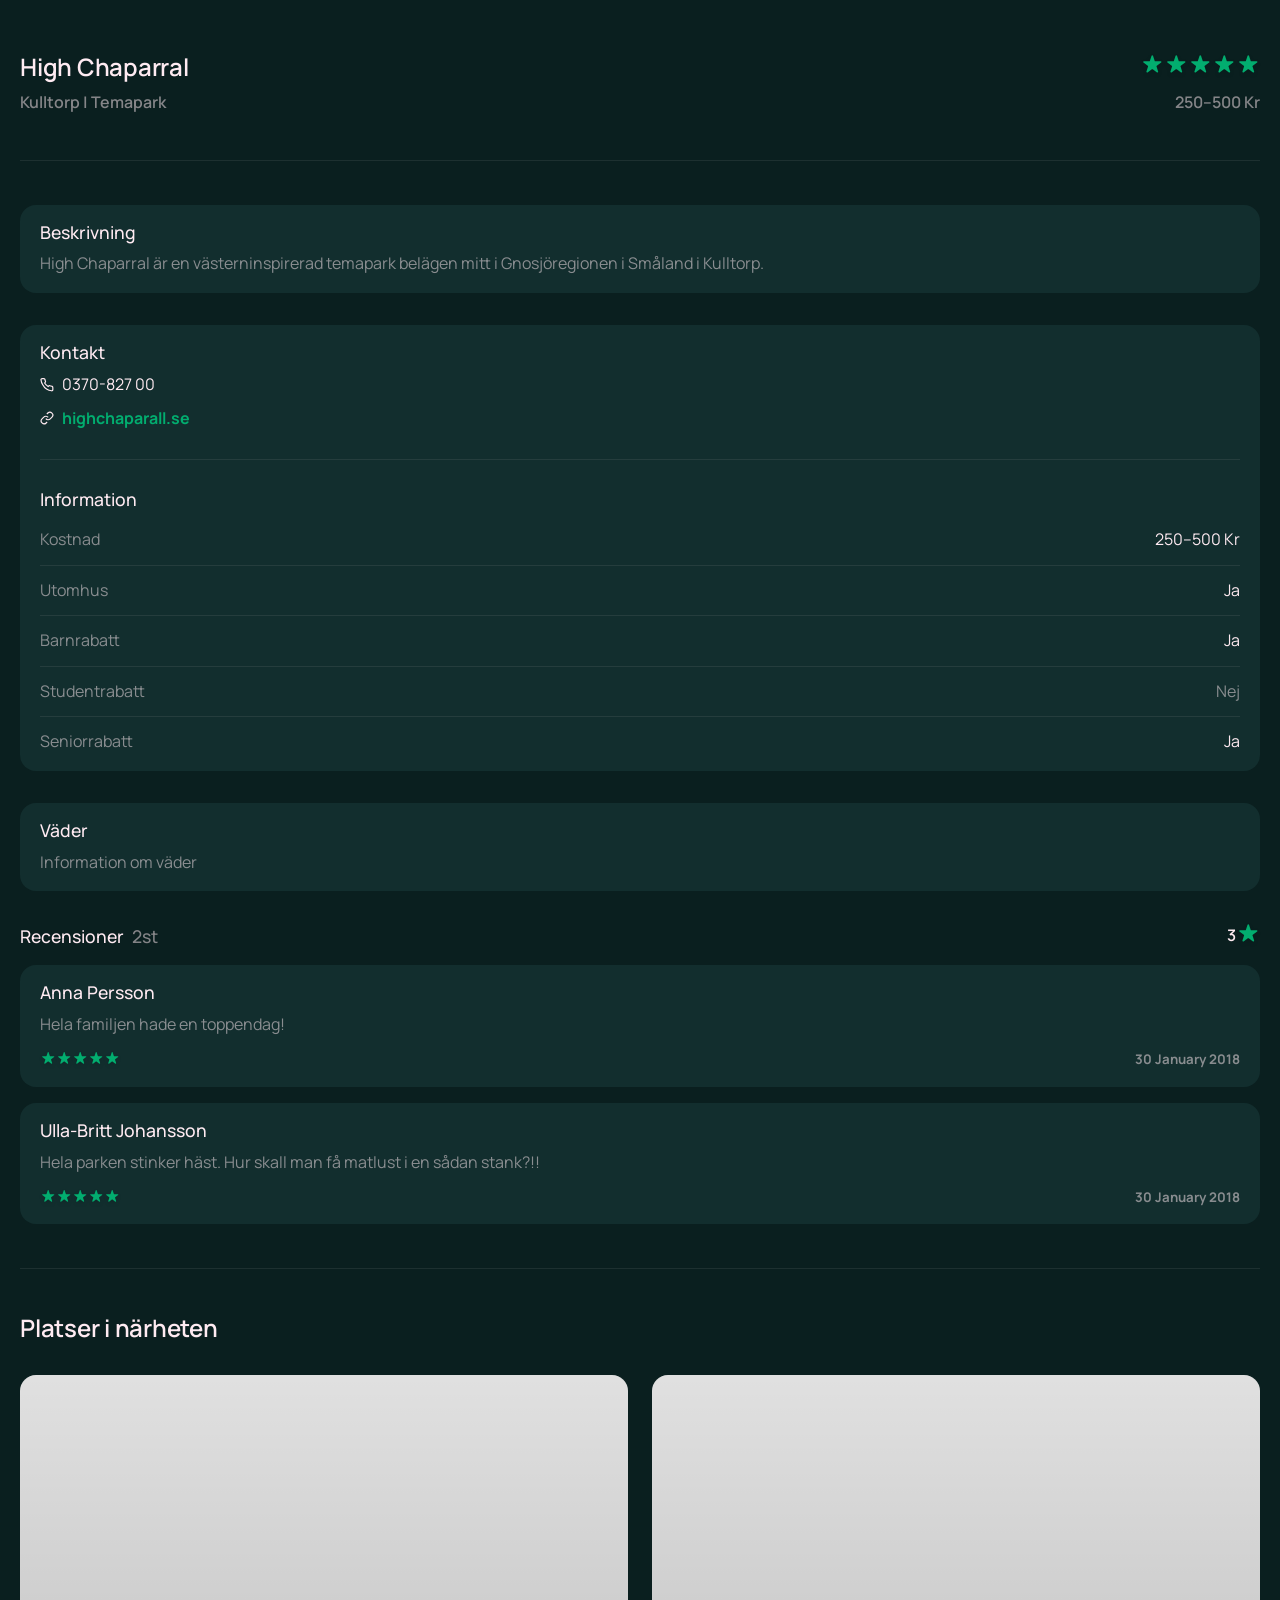
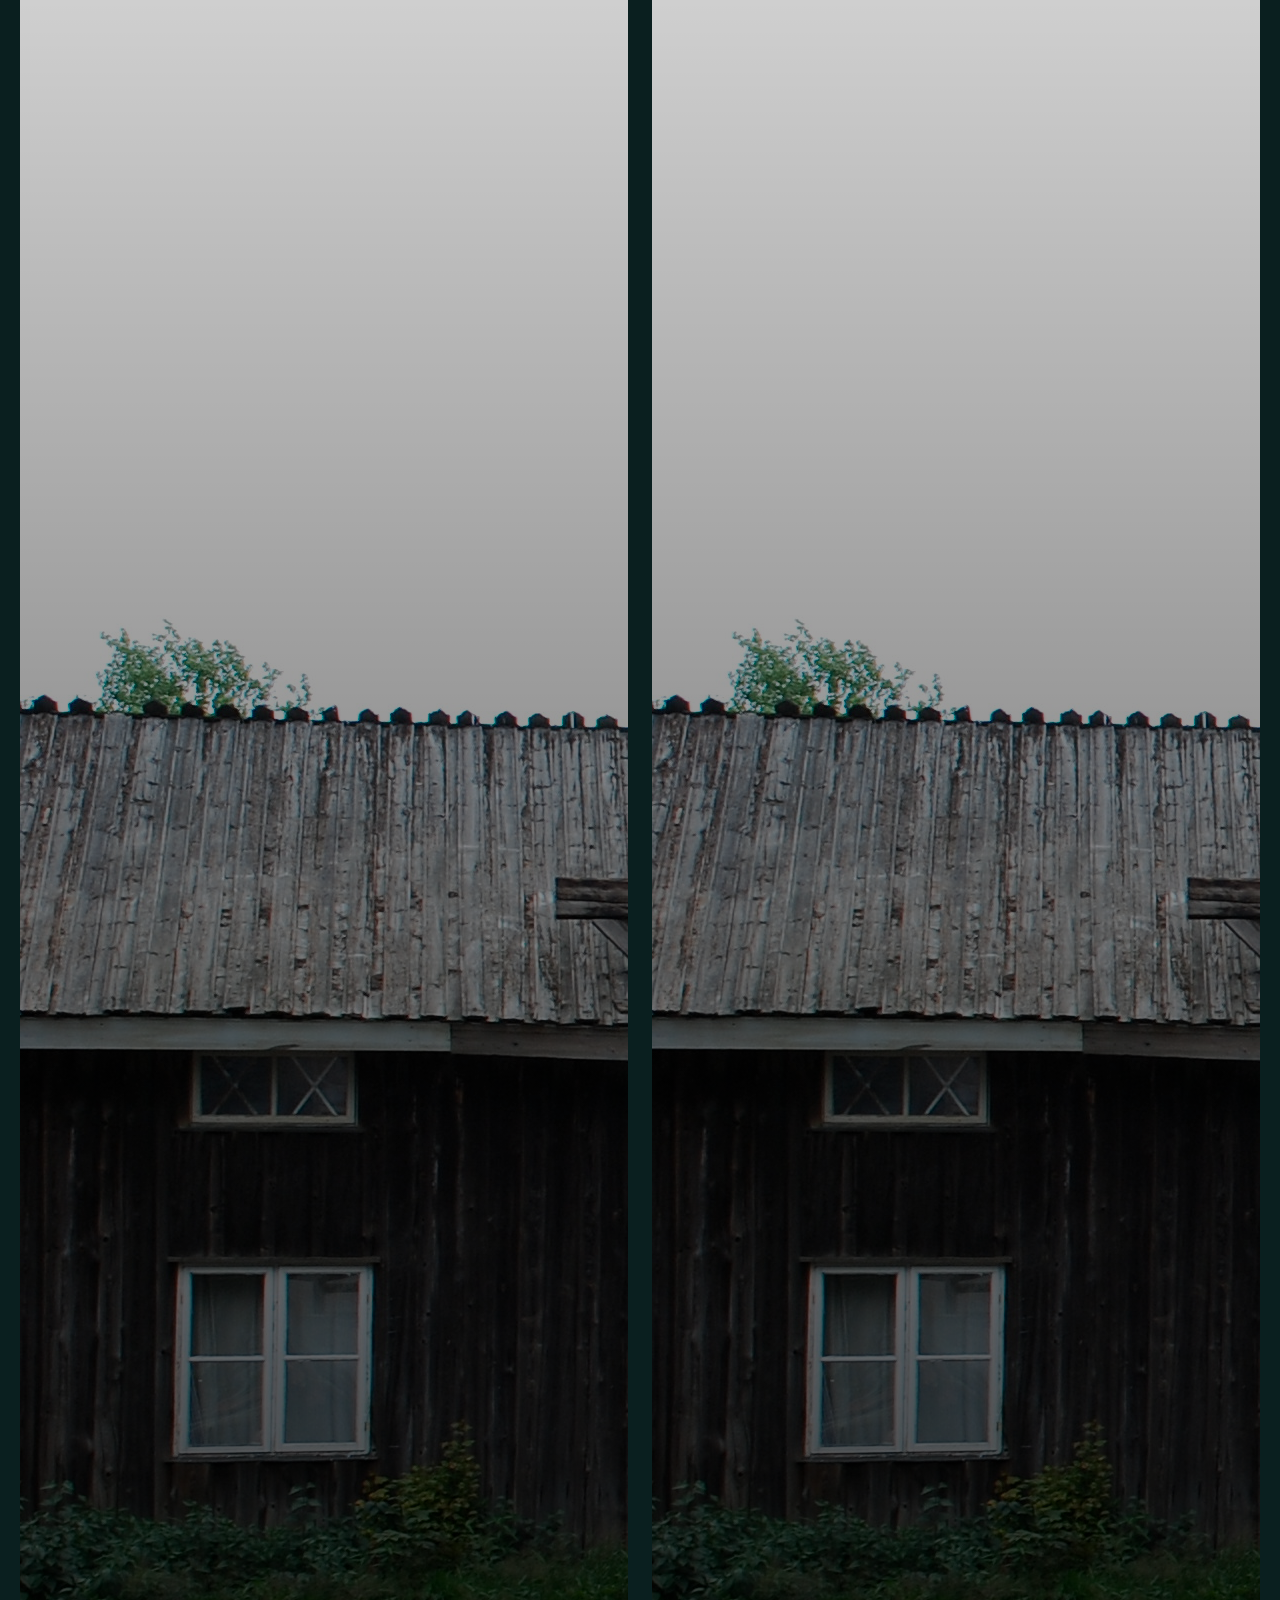
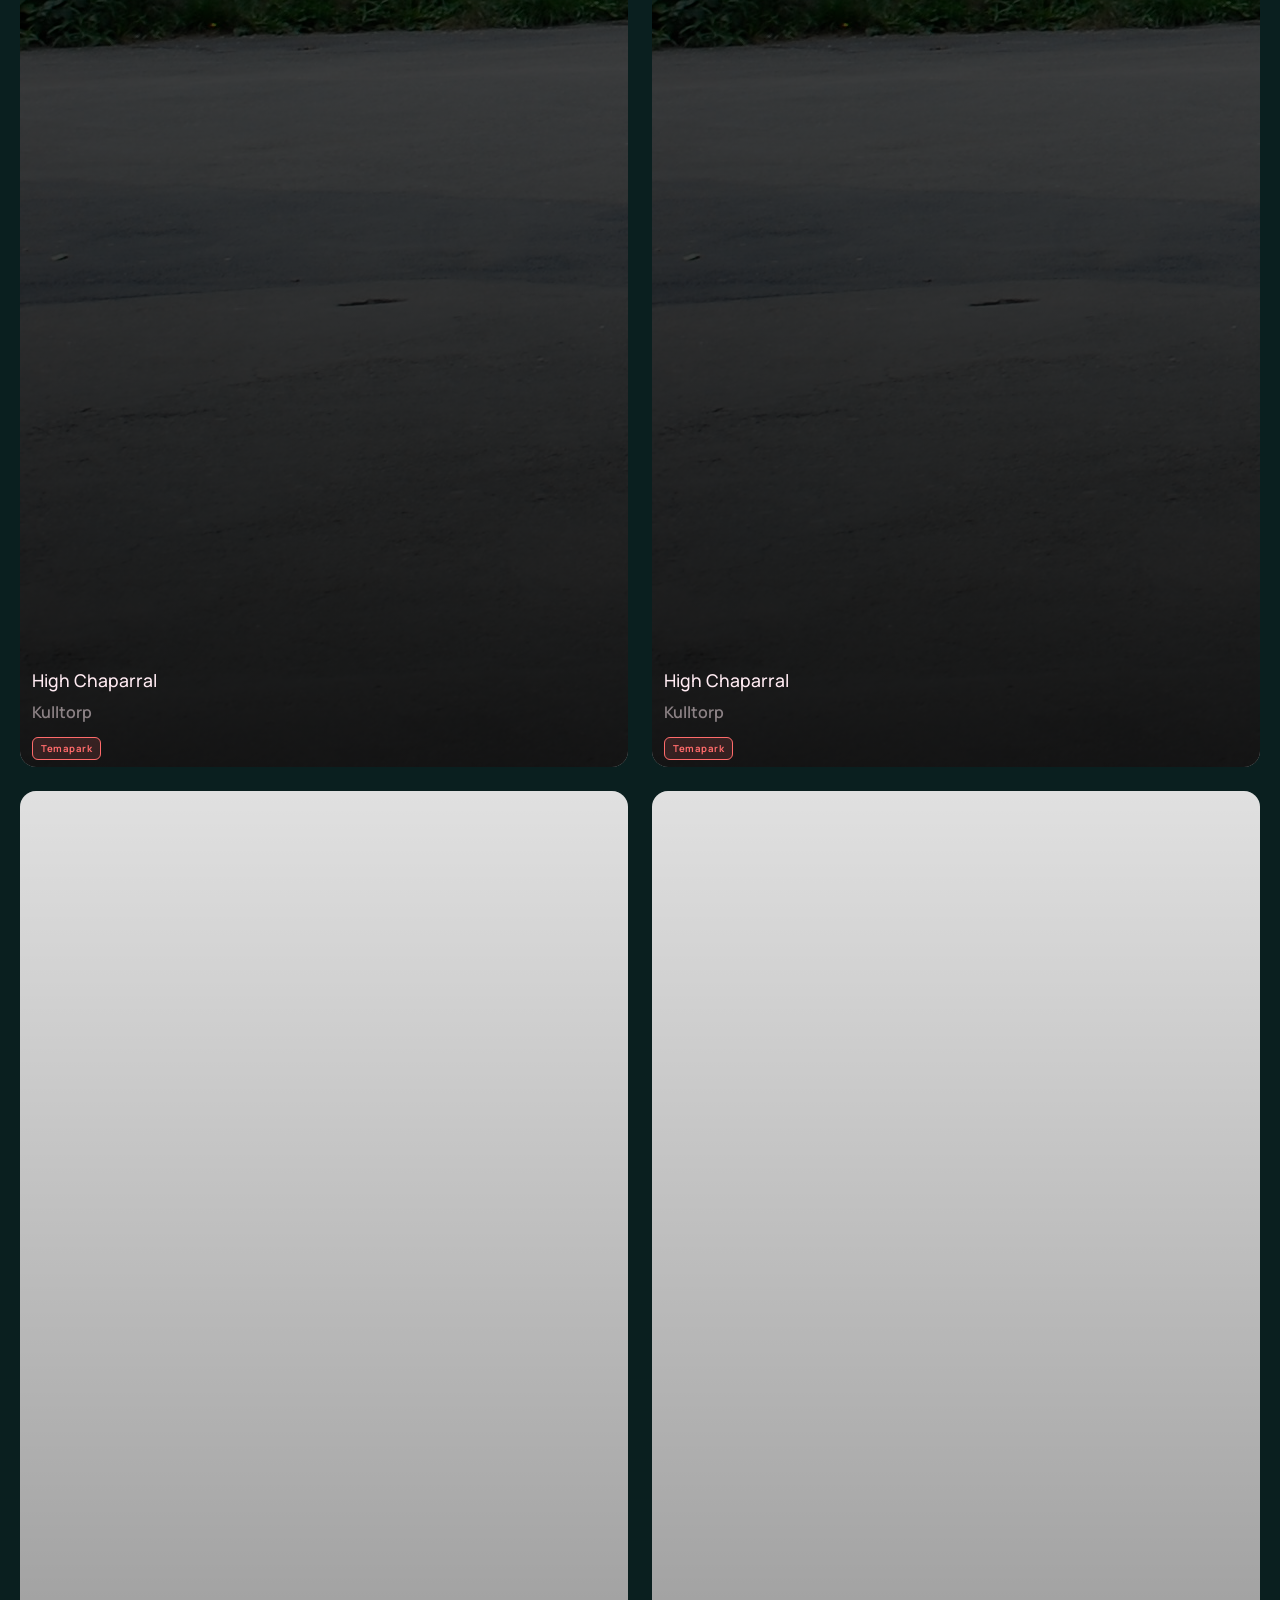
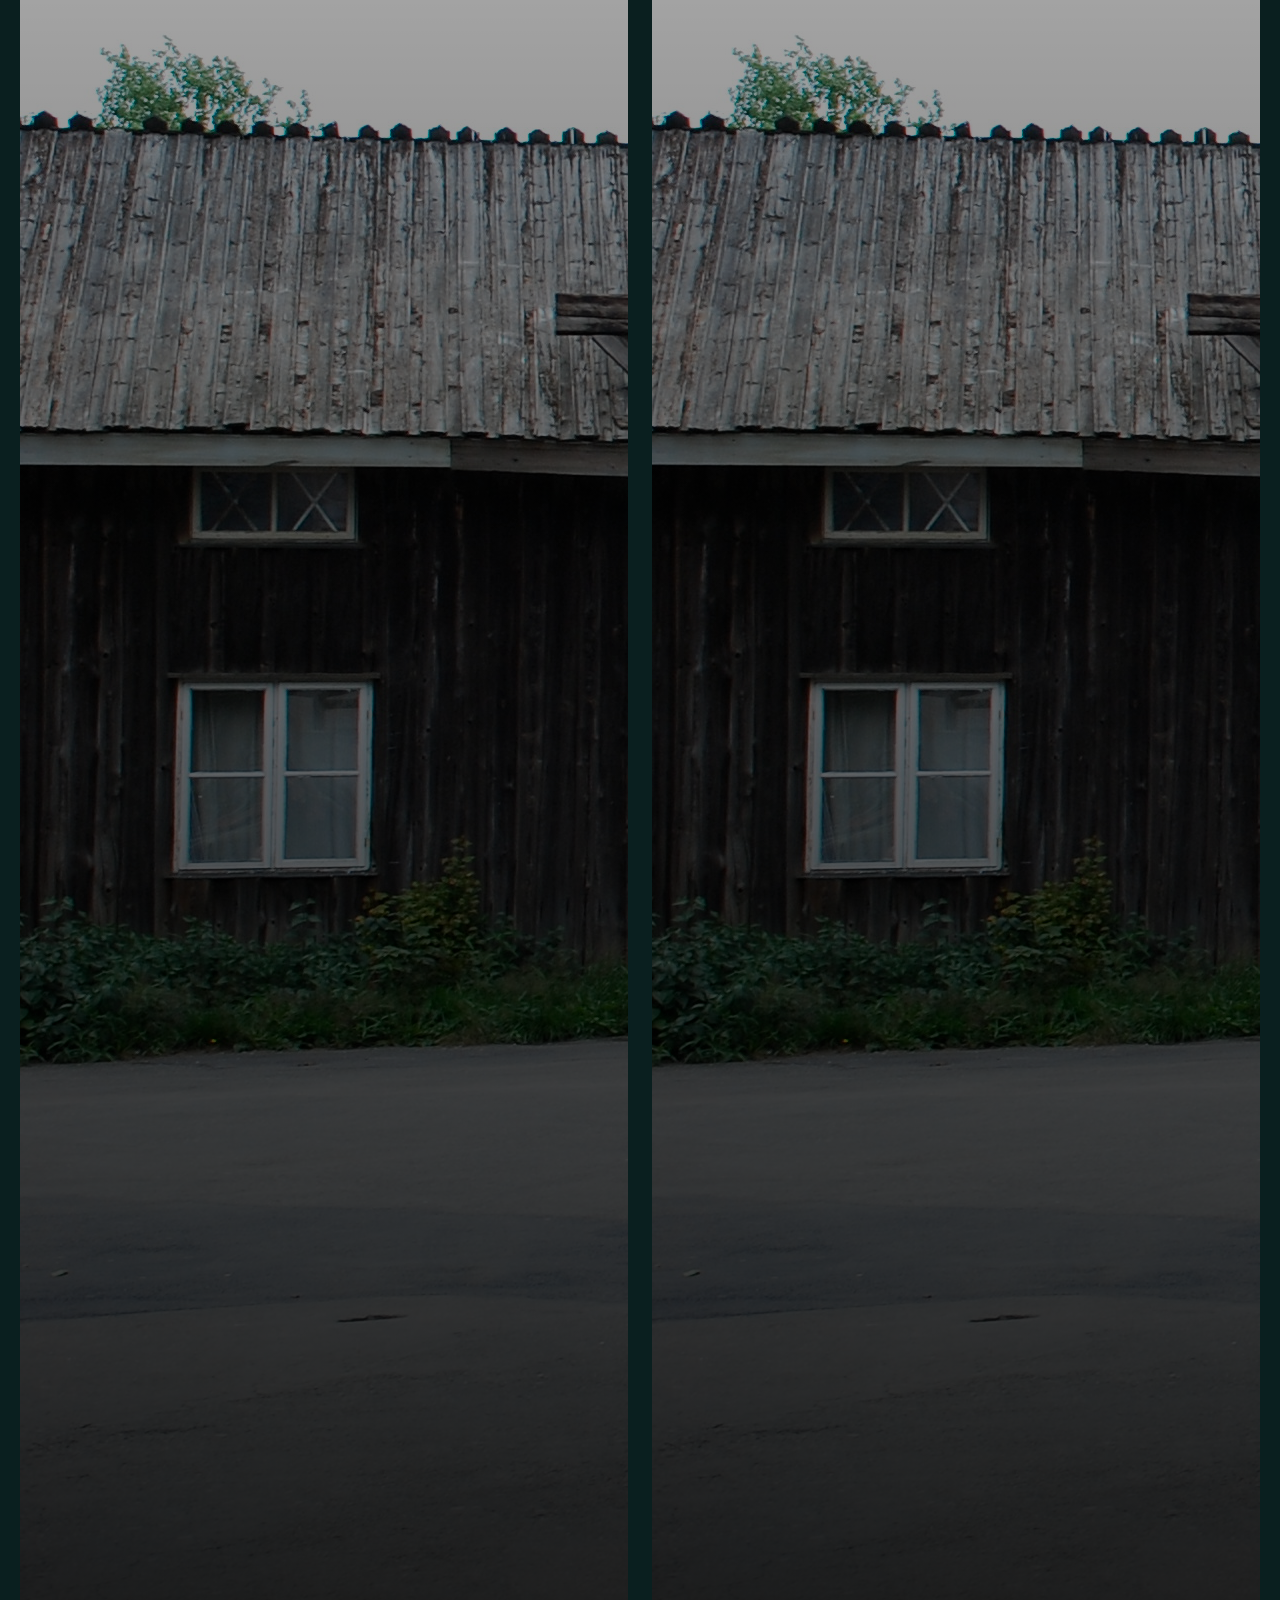
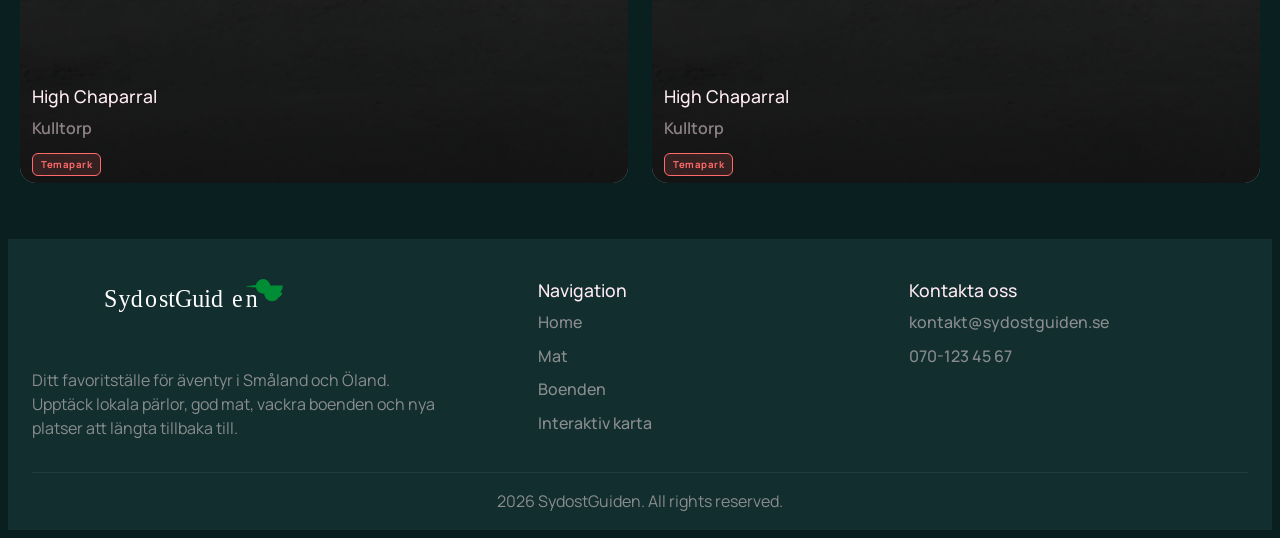
==== commit bb801548: "Footer" ====
--- a/detail.html
+++ b/detail.html
@@ -3,8 +3,10 @@
   <head>
     <meta charset="UTF-8" />
     <meta name="viewport" content="width=device-width, initial-scale=1.0" />
-    <title>Detaljsida</title>
-    <script type="module" src="JS/detail.js"></script>
+    <title>Titelsida</title>
+    <script type="module" src="JS/main.js"></script>
+    <script src="/JS/footer.js"></script>
+
     <link rel="stylesheet" href="/CSS/style.css" />
     <link rel="preconnect" href="https://fonts.googleapis.com" />
     <link rel="preconnect" href="https://fonts.gstatic.com" crossorigin />
@@ -13,31 +15,41 @@
       rel="stylesheet"
     />
   </head>
-
   <body class="gap-4">
     <section class="stack gap-8">
       <div class="width-full">
-        <!-- Bild kan läggas här -->
-      </div>
-
-      
-
+        <!-- <img src="/img/High_Chaparral_Theme_Park.jpg" alt=""> -->
+      </div>
       <div class="gap-2 stack">
         <div class="row row-between align-center">
-          <h2 id="detail-name">Laddar...</h2>
-
+          <h2>High Chaparral</h2>
           <span class="star-container">
             <svg class="star" viewBox="0 0 16 16">
               <path
                 d="M7.71954 0.445459C7.86922 -0.0151958 8.52092 -0.0151964 8.6706 0.445459L9.76667 3.81881C9.8336 4.02483 10.0256 4.16431 10.2422 4.16431H13.7892C14.2735 4.16431 14.4749 4.78411 14.083 5.06881L11.2135 7.15366C11.0383 7.28098 10.9649 7.50667 11.0319 7.71268L12.1279 11.086C12.2776 11.5467 11.7504 11.9298 11.3585 11.6451L8.48896 9.5602C8.31372 9.43288 8.07642 9.43288 7.90118 9.5602L5.03163 11.6451C4.63977 11.9298 4.11253 11.5467 4.26221 11.086L5.35828 7.71268C5.42521 7.50667 5.35188 7.28098 5.17664 7.15366L2.30709 5.06881C1.91524 4.78411 2.11662 4.16431 2.60099 4.16431H6.14794C6.36455 4.16431 6.55653 4.02483 6.62347 3.81881L7.71954 0.445459Z"
+              ></path></svg
+            ><svg class="star" viewBox="0 0 16 16">
+              <path
+                d="M7.71954 0.445459C7.86922 -0.0151958 8.52092 -0.0151964 8.6706 0.445459L9.76667 3.81881C9.8336 4.02483 10.0256 4.16431 10.2422 4.16431H13.7892C14.2735 4.16431 14.4749 4.78411 14.083 5.06881L11.2135 7.15366C11.0383 7.28098 10.9649 7.50667 11.0319 7.71268L12.1279 11.086C12.2776 11.5467 11.7504 11.9298 11.3585 11.6451L8.48896 9.5602C8.31372 9.43288 8.07642 9.43288 7.90118 9.5602L5.03163 11.6451C4.63977 11.9298 4.11253 11.5467 4.26221 11.086L5.35828 7.71268C5.42521 7.50667 5.35188 7.28098 5.17664 7.15366L2.30709 5.06881C1.91524 4.78411 2.11662 4.16431 2.60099 4.16431H6.14794C6.36455 4.16431 6.55653 4.02483 6.62347 3.81881L7.71954 0.445459Z"
+              ></path></svg
+            ><svg class="star" viewBox="0 0 16 16">
+              <path
+                d="M7.71954 0.445459C7.86922 -0.0151958 8.52092 -0.0151964 8.6706 0.445459L9.76667 3.81881C9.8336 4.02483 10.0256 4.16431 10.2422 4.16431H13.7892C14.2735 4.16431 14.4749 4.78411 14.083 5.06881L11.2135 7.15366C11.0383 7.28098 10.9649 7.50667 11.0319 7.71268L12.1279 11.086C12.2776 11.5467 11.7504 11.9298 11.3585 11.6451L8.48896 9.5602C8.31372 9.43288 8.07642 9.43288 7.90118 9.5602L5.03163 11.6451C4.63977 11.9298 4.11253 11.5467 4.26221 11.086L5.35828 7.71268C5.42521 7.50667 5.35188 7.28098 5.17664 7.15366L2.30709 5.06881C1.91524 4.78411 2.11662 4.16431 2.60099 4.16431H6.14794C6.36455 4.16431 6.55653 4.02483 6.62347 3.81881L7.71954 0.445459Z"
+              ></path></svg
+            ><svg class="star" viewBox="0 0 16 16">
+              <path
+                d="M7.71954 0.445459C7.86922 -0.0151958 8.52092 -0.0151964 8.6706 0.445459L9.76667 3.81881C9.8336 4.02483 10.0256 4.16431 10.2422 4.16431H13.7892C14.2735 4.16431 14.4749 4.78411 14.083 5.06881L11.2135 7.15366C11.0383 7.28098 10.9649 7.50667 11.0319 7.71268L12.1279 11.086C12.2776 11.5467 11.7504 11.9298 11.3585 11.6451L8.48896 9.5602C8.31372 9.43288 8.07642 9.43288 7.90118 9.5602L5.03163 11.6451C4.63977 11.9298 4.11253 11.5467 4.26221 11.086L5.35828 7.71268C5.42521 7.50667 5.35188 7.28098 5.17664 7.15366L2.30709 5.06881C1.91524 4.78411 2.11662 4.16431 2.60099 4.16431H6.14794C6.36455 4.16431 6.55653 4.02483 6.62347 3.81881L7.71954 0.445459Z"
+              ></path></svg
+            ><svg class="star" viewBox="0 0 16 16">
+              <path
+                d="M7.71954 0.445459C7.86922 -0.0151958 8.52092 -0.0151964 8.6706 0.445459L9.76667 3.81881C9.8336 4.02483 10.0256 4.16431 10.2422 4.16431H13.7892C14.2735 4.16431 14.4749 4.78411 14.083 5.06881L11.2135 7.15366C11.0383 7.28098 10.9649 7.50667 11.0319 7.71268L12.1279 11.086C12.2776 11.5467 11.7504 11.9298 11.3585 11.6451L8.48896 9.5602C8.31372 9.43288 8.07642 9.43288 7.90118 9.5602L5.03163 11.6451C4.63977 11.9298 4.11253 11.5467 4.26221 11.086L5.35828 7.71268C5.42521 7.50667 5.35188 7.28098 5.17664 7.15366L2.30709 5.06881C1.91524 4.78411 2.11662 4.16431 2.60099 4.16431H6.14794C6.36455 4.16431 6.55653 4.02483 6.62347 3.81881L7.71954 0.445459Z"
               ></path>
             </svg>
           </span>
         </div>
-
         <div class="row row-between align-center">
-          <h4 class="text-faded" id="detail-location-type">Laddar...</h4>
-          <h4 class="text-faded" id="detail-price">Laddar...</h4>
+          <h4 class="text-faded">Kulltorp | Temapark</h4>
+          <h4 class="text-faded">250–500 Kr</h4>
         </div>
       </div>
 
@@ -47,7 +59,10 @@
         <div class="stack width-full gap-2">
           <h3>Beskrivning</h3>
           <div class="text-faded">
-            <p id="detail-description">Laddar...</p>
+            <p>
+              High Chaparral är en västerninspirerad temapark belägen mitt i
+              Gnosjöregionen i Småland i Kulltorp.
+            </p>
           </div>
         </div>
       </div>
@@ -55,7 +70,6 @@
       <div class="card stack gap-4">
         <div class="width-full gap-2 stack">
           <h3>Kontakt</h3>
-
           <span class="row gap-2">
             <svg
               width="14"
@@ -69,8 +83,8 @@
                 d="M22 16.92v3a2 2 0 0 1-2.18 2 19.79 19.79 0 0 1-8.63-3.07A19.5 19.5 0 0 1 4.69 11.5a19.79 19.79 0 0 1-3.07-8.67A2 2 0 0 1 3.6 1h3a2 2 0 0 1 2 1.72c.127.96.361 1.903.7 2.81a2 2 0 0 1-.45 2.11L7.91 8.6a16 16 0 0 0 6 6l.92-.92a2 2 0 0 1 2.11-.45c.907.339 1.85.573 2.81.7A2 2 0 0 1 21.82 16z"
               ></path>
             </svg>
-            <p id="detail-phone">Laddar...</p>
-          </span>
+            <p>0370-827 00</p></span
+          >
 
           <span class="row gap-2">
             <svg
@@ -86,54 +100,37 @@
               ></path>
               <path
                 d="M14 11a5 5 0 0 0-7.54-.54l-3 3a5 5 0 0 0 7.07 7.07l1.71-1.71"
-              ></path>
-            </svg>
-            <a id="detail-website" href="#" target="_blank">Laddar...</a>
-          </span>
-        </div>
-
+              ></path></svg
+            ><a href="https://highchaparall.se">highchaparall.se</a></span
+          >
+        </div>
         <hr />
-
         <div class="stack width-full gap-4">
           <h3>Information</h3>
-
           <div class="details">
             <span>
-              <span class="text-faded">Kostnad</span>
-              <span id="detail-info-price">Laddar...</span>
-            </span>
-
-            <hr />
-
-            <span>
-              <span class="text-faded">Utomhus</span>
-              <span id="detail-outdoors">Laddar...</span>
-            </span>
-
-            <hr />
-
-            <span>
-              <span class="text-faded">Barnrabatt</span>
-              <span id="detail-child-discount">Laddar...</span>
-            </span>
-
-            <hr />
-
-            <span>
-              <span class="text-faded">Studentrabatt</span>
-              <span id="detail-student-discount">Laddar...</span>
-            </span>
-
-            <hr />
-
-            <span>
-              <span class="text-faded">Seniorrabatt</span>
-              <span id="detail-senior-discount">Laddar...</span>
-            </span>
-          </div>
-        </div>
-      </div>
-
+              <span class="text-faded">Kostnad</span><span>250–500 Kr</span>
+            </span>
+            <hr />
+            <span>
+              <span class="text-faded">Utomhus</span><span>Ja</span>
+            </span>
+            <hr />
+            <span>
+              <span class="text-faded">Barnrabatt</span><span>Ja</span>
+            </span>
+            <hr />
+            <span>
+              <span class="text-faded">Studentrabatt</span
+              ><span class="text-faded">Nej</span>
+            </span>
+            <hr />
+            <span>
+              <span class="text-faded">Seniorrabatt</span><span>Ja</span>
+            </span>
+          </div>
+        </div>
+      </div>
       <div class="card stack">
         <div class="stack width-full gap-2">
           <h3>Väder</h3>
@@ -142,37 +139,148 @@
           </div>
         </div>
       </div>
-
       <div class="stack">
         <div class="stack width-full gap-4">
           <div class="row row-between">
-            <span class="row gap-2">
-              <h3>Recensioner</h3>
-              <h3 class="text-faded" id="detail-review-count">Laddar...</h3>
-            </span>
-
-            <span class="row">
-              <h4 id="detail-rating">Laddar...</h4>
+            <span class="row gap-2"
+              ><h3>Recensioner</h3>
+              <h3 class="text-faded">2st</h3></span
+            >
+            <span class="row"
+              ><h4>3</h4>
               <svg class="star" viewBox="0 0 16 16">
                 <path
-                  d="M7.71954 0.445459C7.86922 -0.0151958 8.52092 -0.0151964 8.6706 0.445459L9.76667 3.81881C9.8336 4.02483 10.0256 4.16431 10.2422 4.16431H13.7892C14.2735 4.16431 14.4749 4.78411 14.083 5.06881L11.2135 7.15366C11.0383 7.28098 10.9649 7.50667 11.0319 7.71268L12.1279 11.086C12.2776 11.5467 11.7504 11.9298 11.3585 11.6451L8.48896 9.5602C8.31372 9.43288 8.07642 9.43288 7.90118 9.5602L5.03163 11.6451C4.63977 11.9298 4.11253 11.5467 4.26221 11.086L5.35828 7.71268C5.42521 7.50667 5.35188 7.28098 5.17664 7.15366L2.30709 5.06881C1.91524 4.78411 2.11662 4.16431 2.60099 4.16431H6.14794C6.36455 4.02483 6.55653 4.02483 6.62347 3.81881L7.71954 0.445459Z"
-                ></path>
-              </svg>
-            </span>
-          </div>
-
-          <div id="reviews">
-            <!-- Recensioner kan läggas in här senare -->
+                  d="M7.71954 0.445459C7.86922 -0.0151958 8.52092 -0.0151964 8.6706 0.445459L9.76667 3.81881C9.8336 4.02483 10.0256 4.16431 10.2422 4.16431H13.7892C14.2735 4.16431 14.4749 4.78411 14.083 5.06881L11.2135 7.15366C11.0383 7.28098 10.9649 7.50667 11.0319 7.71268L12.1279 11.086C12.2776 11.5467 11.7504 11.9298 11.3585 11.6451L8.48896 9.5602C8.31372 9.43288 8.07642 9.43288 7.90118 9.5602L5.03163 11.6451C4.63977 11.9298 4.11253 11.5467 4.26221 11.086L5.35828 7.71268C5.42521 7.50667 5.35188 7.28098 5.17664 7.15366L2.30709 5.06881C1.91524 4.78411 2.11662 4.16431 2.60099 4.16431H6.14794C6.36455 4.16431 6.55653 4.02483 6.62347 3.81881L7.71954 0.445459Z"
+                ></path></svg
+            ></span>
+          </div>
+          <div class="card">
+            <div class="width-full stack gap-3">
+              <span class="stack gap-2">
+                <h3>Anna Persson</h3>
+                <p class="text-faded">Hela familjen hade en toppendag!</p>
+              </span>
+
+              <div class="row row-between">
+                <span class="star-container">
+                  <svg class="star star-sm" viewBox="0 0 16 16">
+                    <path
+                      d="M7.71954 0.445459C7.86922 -0.0151958 8.52092 -0.0151964 8.6706 0.445459L9.76667 3.81881C9.8336 4.02483 10.0256 4.16431 10.2422 4.16431H13.7892C14.2735 4.16431 14.4749 4.78411 14.083 5.06881L11.2135 7.15366C11.0383 7.28098 10.9649 7.50667 11.0319 7.71268L12.1279 11.086C12.2776 11.5467 11.7504 11.9298 11.3585 11.6451L8.48896 9.5602C8.31372 9.43288 8.07642 9.43288 7.90118 9.5602L5.03163 11.6451C4.63977 11.9298 4.11253 11.5467 4.26221 11.086L5.35828 7.71268C5.42521 7.50667 5.35188 7.28098 5.17664 7.15366L2.30709 5.06881C1.91524 4.78411 2.11662 4.16431 2.60099 4.16431H6.14794C6.36455 4.16431 6.55653 4.02483 6.62347 3.81881L7.71954 0.445459Z"
+                    ></path>
+                  </svg>
+                  <svg class="star star-sm" viewBox="0 0 16 16">
+                    <path
+                      d="M7.71954 0.445459C7.86922 -0.0151958 8.52092 -0.0151964 8.6706 0.445459L9.76667 3.81881C9.8336 4.02483 10.0256 4.16431 10.2422 4.16431H13.7892C14.2735 4.16431 14.4749 4.78411 14.083 5.06881L11.2135 7.15366C11.0383 7.28098 10.9649 7.50667 11.0319 7.71268L12.1279 11.086C12.2776 11.5467 11.7504 11.9298 11.3585 11.6451L8.48896 9.5602C8.31372 9.43288 8.07642 9.43288 7.90118 9.5602L5.03163 11.6451C4.63977 11.9298 4.11253 11.5467 4.26221 11.086L5.35828 7.71268C5.42521 7.50667 5.35188 7.28098 5.17664 7.15366L2.30709 5.06881C1.91524 4.78411 2.11662 4.16431 2.60099 4.16431H6.14794C6.36455 4.16431 6.55653 4.02483 6.62347 3.81881L7.71954 0.445459Z"
+                    ></path>
+                  </svg>
+                  <svg class="star star-sm" viewBox="0 0 16 16">
+                    <path
+                      d="M7.71954 0.445459C7.86922 -0.0151958 8.52092 -0.0151964 8.6706 0.445459L9.76667 3.81881C9.8336 4.02483 10.0256 4.16431 10.2422 4.16431H13.7892C14.2735 4.16431 14.4749 4.78411 14.083 5.06881L11.2135 7.15366C11.0383 7.28098 10.9649 7.50667 11.0319 7.71268L12.1279 11.086C12.2776 11.5467 11.7504 11.9298 11.3585 11.6451L8.48896 9.5602C8.31372 9.43288 8.07642 9.43288 7.90118 9.5602L5.03163 11.6451C4.63977 11.9298 4.11253 11.5467 4.26221 11.086L5.35828 7.71268C5.42521 7.50667 5.35188 7.28098 5.17664 7.15366L2.30709 5.06881C1.91524 4.78411 2.11662 4.16431 2.60099 4.16431H6.14794C6.36455 4.16431 6.55653 4.02483 6.62347 3.81881L7.71954 0.445459Z"
+                    ></path>
+                  </svg>
+                  <svg class="star star-sm" viewBox="0 0 16 16">
+                    <path
+                      d="M7.71954 0.445459C7.86922 -0.0151958 8.52092 -0.0151964 8.6706 0.445459L9.76667 3.81881C9.8336 4.02483 10.0256 4.16431 10.2422 4.16431H13.7892C14.2735 4.16431 14.4749 4.78411 14.083 5.06881L11.2135 7.15366C11.0383 7.28098 10.9649 7.50667 11.0319 7.71268L12.1279 11.086C12.2776 11.5467 11.7504 11.9298 11.3585 11.6451L8.48896 9.5602C8.31372 9.43288 8.07642 9.43288 7.90118 9.5602L5.03163 11.6451C4.63977 11.9298 4.11253 11.5467 4.26221 11.086L5.35828 7.71268C5.42521 7.50667 5.35188 7.28098 5.17664 7.15366L2.30709 5.06881C1.91524 4.78411 2.11662 4.16431 2.60099 4.16431H6.14794C6.36455 4.16431 6.55653 4.02483 6.62347 3.81881L7.71954 0.445459Z"
+                    ></path>
+                  </svg>
+                  <svg class="star star-sm" viewBox="0 0 16 16">
+                    <path
+                      d="M7.71954 0.445459C7.86922 -0.0151958 8.52092 -0.0151964 8.6706 0.445459L9.76667 3.81881C9.8336 4.02483 10.0256 4.16431 10.2422 4.16431H13.7892C14.2735 4.16431 14.4749 4.78411 14.083 5.06881L11.2135 7.15366C11.0383 7.28098 10.9649 7.50667 11.0319 7.71268L12.1279 11.086C12.2776 11.5467 11.7504 11.9298 11.3585 11.6451L8.48896 9.5602C8.31372 9.43288 8.07642 9.43288 7.90118 9.5602L5.03163 11.6451C4.63977 11.9298 4.11253 11.5467 4.26221 11.086L5.35828 7.71268C5.42521 7.50667 5.35188 7.28098 5.17664 7.15366L2.30709 5.06881C1.91524 4.78411 2.11662 4.16431 2.60099 4.16431H6.14794C6.36455 4.16431 6.55653 4.02483 6.62347 3.81881L7.71954 0.445459Z"
+                    ></path>
+                  </svg>
+                </span>
+                <h5 class="text-faded">30 January 2018</h5>
+              </div>
+            </div>
+          </div>
+          <div class="card">
+            <div class="width-full stack gap-3">
+              <span class="stack gap-2">
+                <h3>Ulla-Britt Johansson</h3>
+                <p class="text-faded">
+                  Hela parken stinker häst. Hur skall man få matlust i en sådan
+                  stank?!!
+                </p>
+              </span>
+
+              <div class="row row-between">
+                <span class="star-container">
+                  <svg class="star star-sm" viewBox="0 0 16 16">
+                    <path
+                      d="M7.71954 0.445459C7.86922 -0.0151958 8.52092 -0.0151964 8.6706 0.445459L9.76667 3.81881C9.8336 4.02483 10.0256 4.16431 10.2422 4.16431H13.7892C14.2735 4.16431 14.4749 4.78411 14.083 5.06881L11.2135 7.15366C11.0383 7.28098 10.9649 7.50667 11.0319 7.71268L12.1279 11.086C12.2776 11.5467 11.7504 11.9298 11.3585 11.6451L8.48896 9.5602C8.31372 9.43288 8.07642 9.43288 7.90118 9.5602L5.03163 11.6451C4.63977 11.9298 4.11253 11.5467 4.26221 11.086L5.35828 7.71268C5.42521 7.50667 5.35188 7.28098 5.17664 7.15366L2.30709 5.06881C1.91524 4.78411 2.11662 4.16431 2.60099 4.16431H6.14794C6.36455 4.16431 6.55653 4.02483 6.62347 3.81881L7.71954 0.445459Z"
+                    ></path>
+                  </svg>
+                  <svg class="star star-sm" viewBox="0 0 16 16">
+                    <path
+                      d="M7.71954 0.445459C7.86922 -0.0151958 8.52092 -0.0151964 8.6706 0.445459L9.76667 3.81881C9.8336 4.02483 10.0256 4.16431 10.2422 4.16431H13.7892C14.2735 4.16431 14.4749 4.78411 14.083 5.06881L11.2135 7.15366C11.0383 7.28098 10.9649 7.50667 11.0319 7.71268L12.1279 11.086C12.2776 11.5467 11.7504 11.9298 11.3585 11.6451L8.48896 9.5602C8.31372 9.43288 8.07642 9.43288 7.90118 9.5602L5.03163 11.6451C4.63977 11.9298 4.11253 11.5467 4.26221 11.086L5.35828 7.71268C5.42521 7.50667 5.35188 7.28098 5.17664 7.15366L2.30709 5.06881C1.91524 4.78411 2.11662 4.16431 2.60099 4.16431H6.14794C6.36455 4.16431 6.55653 4.02483 6.62347 3.81881L7.71954 0.445459Z"
+                    ></path>
+                  </svg>
+                  <svg class="star star-sm" viewBox="0 0 16 16">
+                    <path
+                      d="M7.71954 0.445459C7.86922 -0.0151958 8.52092 -0.0151964 8.6706 0.445459L9.76667 3.81881C9.8336 4.02483 10.0256 4.16431 10.2422 4.16431H13.7892C14.2735 4.16431 14.4749 4.78411 14.083 5.06881L11.2135 7.15366C11.0383 7.28098 10.9649 7.50667 11.0319 7.71268L12.1279 11.086C12.2776 11.5467 11.7504 11.9298 11.3585 11.6451L8.48896 9.5602C8.31372 9.43288 8.07642 9.43288 7.90118 9.5602L5.03163 11.6451C4.63977 11.9298 4.11253 11.5467 4.26221 11.086L5.35828 7.71268C5.42521 7.50667 5.35188 7.28098 5.17664 7.15366L2.30709 5.06881C1.91524 4.78411 2.11662 4.16431 2.60099 4.16431H6.14794C6.36455 4.16431 6.55653 4.02483 6.62347 3.81881L7.71954 0.445459Z"
+                    ></path>
+                  </svg>
+                  <svg class="star star-sm" viewBox="0 0 16 16">
+                    <path
+                      d="M7.71954 0.445459C7.86922 -0.0151958 8.52092 -0.0151964 8.6706 0.445459L9.76667 3.81881C9.8336 4.02483 10.0256 4.16431 10.2422 4.16431H13.7892C14.2735 4.16431 14.4749 4.78411 14.083 5.06881L11.2135 7.15366C11.0383 7.28098 10.9649 7.50667 11.0319 7.71268L12.1279 11.086C12.2776 11.5467 11.7504 11.9298 11.3585 11.6451L8.48896 9.5602C8.31372 9.43288 8.07642 9.43288 7.90118 9.5602L5.03163 11.6451C4.63977 11.9298 4.11253 11.5467 4.26221 11.086L5.35828 7.71268C5.42521 7.50667 5.35188 7.28098 5.17664 7.15366L2.30709 5.06881C1.91524 4.78411 2.11662 4.16431 2.60099 4.16431H6.14794C6.36455 4.16431 6.55653 4.02483 6.62347 3.81881L7.71954 0.445459Z"
+                    ></path>
+                  </svg>
+                  <svg class="star star-sm" viewBox="0 0 16 16">
+                    <path
+                      d="M7.71954 0.445459C7.86922 -0.0151958 8.52092 -0.0151964 8.6706 0.445459L9.76667 3.81881C9.8336 4.02483 10.0256 4.16431 10.2422 4.16431H13.7892C14.2735 4.16431 14.4749 4.78411 14.083 5.06881L11.2135 7.15366C11.0383 7.28098 10.9649 7.50667 11.0319 7.71268L12.1279 11.086C12.2776 11.5467 11.7504 11.9298 11.3585 11.6451L8.48896 9.5602C8.31372 9.43288 8.07642 9.43288 7.90118 9.5602L5.03163 11.6451C4.63977 11.9298 4.11253 11.5467 4.26221 11.086L5.35828 7.71268C5.42521 7.50667 5.35188 7.28098 5.17664 7.15366L2.30709 5.06881C1.91524 4.78411 2.11662 4.16431 2.60099 4.16431H6.14794C6.36455 4.16431 6.55653 4.02483 6.62347 3.81881L7.71954 0.445459Z"
+                    ></path>
+                  </svg>
+                </span>
+                <h5 class="text-faded">30 January 2018</h5>
+              </div>
+            </div>
           </div>
         </div>
       </div>
 
       <hr />
-
       <h2>Platser i närheten</h2>
-
       <section class="grid gap-6" id="results">
-        <!-- Platser i närheten kan läggas in här senare -->
+        <div class="card card-listing">
+          <img src="/img/High_Chaparral_Theme_Park.jpg" alt="" />
+          <span class="card-listing-content">
+            <h3>High Chaparral</h3>
+            <h4 class="text-faded">Kulltorp</h4>
+            <span class="gap-2">
+              <span class="badge badge-red">Temapark</span>
+            </span>
+          </span>
+        </div>
+        <div class="card card-listing">
+          <img src="/img/High_Chaparral_Theme_Park.jpg" alt="" />
+          <span class="card-listing-content">
+            <h3>High Chaparral</h3>
+            <h4 class="text-faded">Kulltorp</h4>
+            <span class="gap-2">
+              <span class="badge badge-red">Temapark</span>
+            </span>
+          </span>
+        </div>
+        <div class="card card-listing">
+          <img src="/img/High_Chaparral_Theme_Park.jpg" alt="" />
+          <span class="card-listing-content">
+            <h3>High Chaparral</h3>
+            <h4 class="text-faded">Kulltorp</h4>
+            <span class="gap-2">
+              <span class="badge badge-red">Temapark</span>
+            </span>
+          </span>
+        </div>
+        <div class="card card-listing">
+          <img src="/img/High_Chaparral_Theme_Park.jpg" alt="" />
+          <span class="card-listing-content">
+            <h3>High Chaparral</h3>
+            <h4 class="text-faded">Kulltorp</h4>
+            <span class="gap-2">
+              <span class="badge badge-red">Temapark</span>
+            </span>
+          </span>
+        </div>
       </section>
     </section>
   </body>
--- a/CSS/style.css
+++ b/CSS/style.css
@@ -42,7 +42,7 @@
   /*---- transition ----*/
   --transition-select:
     background-color 0.25s ease, border-color 0.25s ease, transform 0.2s ease;
-  --transition-hover: background-color 0.4s ease, transform 0.3s ease;
+  --transition-hover: background-color 0.4s ease, transform 0.1s ease;
   --transition-exit: background-color 0.15s ease, transform 0.12s ease;
 }
 
@@ -159,6 +159,34 @@
 
 /*---- card structures ----*/
 
+/* filter-option */
+.card-filter-option {
+  transition: var(--transition-select);
+  display: flex;
+  flex-flow: row;
+  justify-content: space-between;
+}
+.card-filter-option:hover {
+  transform: scale(1.02);
+}
+
+.card-filter-option:has(> input[type="radio"]:checked),
+.card-filter-option:has(> input[type="checkbox"]:checked) {
+  background-color: var(--color-bg-elevated);
+  transform: scale(1.02);
+}
+.card-filter-option:has(> input[type="radio"]:disabled),
+.card-filter-option:has(> input[type="checkbox"]:disabled),
+.card-filter-option:has(> select:disabled) {
+  opacity: 0.6;
+}
+
+.card-filter-option:has(> input[type="radio"]:disabled):hover,
+.card-filter-option:has(> input[type="checkbox"]:disabled):hover,
+.card-filter-option:has(> select:disabled):hover {
+  transform: none;
+}
+
 /* answer */
 .card-answer {
   transition: var(--transition-select);
@@ -167,7 +195,8 @@
   transform: scale(1.02);
 }
 
-.card-answer:has(> input[type="radio"]:checked) {
+.card-answer:has(> input[type="radio"]:checked),
+.card-answer:has(> input[type="checkbox"]:checked) {
   background-color: var(--color-bg-elevated);
   transform: scale(1.02);
 }
@@ -175,12 +204,41 @@
 /* listing */
 .card-listing {
   width: 100%;
-  min-height: 300px;
+  min-height: 260px;
   justify-content: space-between;
   align-items: start;
   padding: 0;
   overflow-x: hidden;
-}
+  position: relative;
+  display: flex;
+  justify-items: center;
+  overflow: hidden;
+  background-position: center;
+  background-size: cover;
+  transition: var(--transition-exit);
+  cursor: pointer;
+  animation: cardFadeIn 0.45s ease;
+}
+
+.card-listing:hover {
+  transform: scale(1.02);
+  transition: var(--transition-hover);
+}
+
+@keyframes cardFadeIn {
+  from {
+    opacity: 0;
+    transform: scale(1.02);
+    filter: blur(6px);
+  }
+
+  to {
+    opacity: 1;
+    transform: scale(1);
+    filter: blur(0);
+  }
+}
+
 .card-map {
   width: 200px;
   min-height: fit-content;
@@ -193,17 +251,11 @@
   gap: var(--space-10);
 }
 
-.card-listing img {
-  width: 100%;
-  object-fit: cover;
-  border-top-left-radius: var(--radius-lg);
-  border-top-right-radius: var(--radius-lg);
-  height: 100%;
-}
 .card-listing-content {
   padding: calc(var(--space-4) / 2) var(--space-3);
   justify-content: left;
   display: flex;
+  justify-content: end;
   flex-direction: column;
   gap: var(--space-2);
   height: fit-content;
@@ -211,16 +263,20 @@
   overflow-x: hidden;
   word-break: break-word;
   width: 100%;
-}
-
-.card-listing {
-  cursor: pointer;
-  transition: transform 0.25s ease, box-shadow 0.25s ease;
-}
-
-.card-listing:hover {
-  transform: scale(1.02);
-  box-shadow: 0 8px 20px rgba(0, 0, 0, 0.2);
+  position: absolute;
+  bottom: 0;
+  height: 100%;
+  background: linear-gradient(180deg, #0000001f 0%, #000000e3 100%);
+  transition: backdrop-filter 0.2s ease-out;
+}
+
+.card-listing-content:has(.sl-text) {
+  background: unset;
+}
+
+.card-listing-content:hover {
+  backdrop-filter: blur(2px);
+  transition: backdrop-filter 0.2s ease-out;
 }
 
 /*==== buttons ====*/
@@ -297,31 +353,6 @@
     5px 5px 10px 11px rgba(0, 0, 0, 0.07);
 }
 
-.back-button {
-  display: inline-flex;
-  align-items: center;
-  justify-content: center;
-  width: fit-content;
-  margin-bottom: 12px;
-  text-decoration: none;
-  transition: transform 0.2s ease;
-}
-
-.back-button:hover {
-  transform: translateX(-3px);
-}
-
-.back-button.icon-only {
-  width: 80px;
-  height: 80px;
-  border-radius: 50%;
-}
-
-.back-icon {
-  width: 60px;
-  height: 60px;
-}
-
 /* secondary */
 .btn-secondary {
   background: rgba(255, 235, 242, 0.08);
@@ -526,6 +557,9 @@
 .width-full {
   width: 100%;
 }
+.height-full {
+  height: 100%;
+}
 .height-screen {
   height: 100vh;
 }
@@ -562,9 +596,49 @@
   width: 100%;
 }
 
-/*==== skeleton loader ====*/
-
-/*---- img ----*/
+/* Quiz + explore - logo */
+
+.quiz-logo {
+  width: min(400px, 45vw);
+  height: auto;
+  display: block;
+  align-self: center;
+}
+
+.explore-logo {
+  width: min(350px, 60vw);
+  height: auto;
+  display: block;
+  margin: 0 auto;
+}
+
+.explore-logo {
+  margin: 0 auto calc(var(--space-4) * -1);
+}
+
+/*==== loading assets ====*/
+
+/* Spinner */
+
+.spinner {
+  width: 16px;
+  height: 16px;
+  border: 2px solid rgba(255, 255, 255, 0.3);
+  border-top-color: white;
+  border-radius: 50%;
+
+  animation: spin 0.7s linear infinite;
+}
+
+@keyframes spin {
+  to {
+    transform: rotate(360deg);
+  }
+}
+
+/*---- Skeleton Loader ----*/
+
+/* img */
 .sl-img {
   height: 100%;
   background-color: var(--color-border);
@@ -575,7 +649,7 @@
   animation: loading-animation 1.3s ease-in-out infinite alternate;
 }
 
-/*---- badge ----*/
+/* badge */
 .sl-badge {
   height: 12px;
   background-color: var(--color-border);
@@ -586,7 +660,7 @@
   border: none;
 }
 
-/*---- text ----*/
+/* text */
 .sl-text {
   height: 16px;
   border-radius: var(--radius-full);
@@ -609,12 +683,16 @@
 }
 
 @keyframes loading-animation {
-  from {
-    opacity: 30%;
+  0% {
+    opacity: 0.55;
   }
 
-  to {
-    opacity: 100%;
+  50% {
+    opacity: 1;
+  }
+
+  100% {
+    opacity: 0.55;
   }
 }
 
@@ -686,17 +764,19 @@
   -webkit-appearance: none;
   width: 16px;
   height: 16px;
-  border: 2px solid #555;
+  border: 1px solid #555;
   border-radius: 4px;
   background-color: white;
   cursor: pointer;
   display: flex;
   align-items: center;
+  padding: 1px;
 }
 
 input[type="checkbox"]:checked {
-  background-color: var(--color-bg-elevated);
-  border-color: var(--color-primary);
+  border: 1px solid var(--color-primary);
+  background-color: var(--color-primary);
+  box-shadow: inset 0 0 0 2px var(--color-bg-elevated);
 }
 
 /*==== filter ====*/
@@ -710,29 +790,49 @@
 }
 
 /*---- filter menu ----*/
+
 .filter-menu-container {
+  width: 100vw;
+  display: none;
+  height: 100dvh;
+  z-index: 3000;
+  top: 0;
+  left: 0;
   position: fixed;
-  height: 100vh;
-  width: 100vw;
-  z-index: 3000;
-  backdrop-filter: brightness(80%) blur(2px);
-  margin: calc(2 * calc(var(--space-3) * (-1)));
-  display: none;
+  flex-flow: column;
+  background-color: var(--color-bg);
+  box-sizing: border-box;
 }
 
 .filter-menu {
   position: fixed;
-  z-index: 30;
-  width: 90%;
+  width: 100%;
+  height: 100%;
   display: flex;
   flex-flow: column;
-  align-items: start;
   gap: var(--space-8);
   margin: 0;
-
-  top: 50%;
-  left: 50%;
-  transform: translate(-50%, -50%);
+  top: 0;
+  left: 0;
+  box-sizing: border-box;
+  overflow-y: scroll;
+  position: relative;
+  padding: var(--space-8);
+  animation: filterFadeIn 0.3s ease;
+}
+
+@keyframes filterFadeIn {
+  from {
+    opacity: 0;
+    transform: translateY(12px);
+    filter: blur(6px);
+  }
+
+  to {
+    opacity: 1;
+    transform: translateY(0);
+    filter: blur(0);
+  }
 }
 
 .filter-menu span {
@@ -741,6 +841,7 @@
   align-items: center;
   justify-content: space-between;
   width: 100%;
+  box-sizing: border-box;
 }
 
 .filter-category {
@@ -751,11 +852,13 @@
 
 /*==== quiz ====*/
 
-#quiz-container:has(input[type="radio"]:checked) .card-answer {
+#quiz-container:has(input[type="radio"]:checked) .card-answer,
+#quiz-container:has(input[type="checkbox"]:checked) .card-answer {
   opacity: 0.6;
 }
 
-.card-answer:has(input[type="radio"]:checked) {
+.card-answer:has(input[type="radio"]:checked),
+.card-answer:has(input[type="checkbox"]:checked) {
   opacity: 1 !important;
 }
 
@@ -775,4 +878,91 @@
   padding: 0;
   background-color: var(--color-primary);
   width: 25%;
-}
+  transition: width ease-in-out 0.6s;
+}
+
+[hidden] {
+  display: none !important;
+}
+
+#toggleAndSortingDiv > .row {
+  margin-top: var(--space-4);
+}
+
+/*==== Footer ====*/
+
+.site-footer {
+  width: auto;
+  margin-top: var(--space-10);
+  margin-left: calc(var(--space-3) * -1);
+  margin-right: calc(var(--space-3) * -1);
+  margin-bottom: calc(var(--space-3) * -1);
+  padding: var(--space-10) var(--space-6) var(--space-4);
+  background-color: var(--color-bg-card);
+  color: var(--color-text);
+  box-sizing: border-box;
+}
+
+.site-footer-content {
+  display: grid;
+  grid-template-columns: 1.4fr 1fr 1fr;
+  gap: var(--space-8);
+  width: 100%;
+}
+
+.site-footer-brand {
+  display: flex;
+  flex-direction: column;
+  gap: var(--space-1);
+}
+
+.site-footer-logo {
+  width: min(300px, 70vw);
+  height: auto;
+}
+
+.site-footer-brand p,
+.site-footer-bottom p {
+  color: var(--color-text-faded);
+}
+
+.site-footer-brand p {
+  max-width: 420px;
+  line-height: 1.5;
+}
+
+.site-footer-section {
+  display: flex;
+  flex-direction: column;
+  gap: var(--space-2);
+}
+
+.site-footer-section h3 {
+  color: var(--color-text);
+}
+
+.site-footer-section a {
+  color: var(--color-text-faded);
+  font-weight: 500;
+}
+
+.site-footer-section a:hover {
+  color: var(--color-primary-hover);
+}
+
+.site-footer-bottom {
+  margin-top: var(--space-8);
+  padding-top: var(--space-4);
+  border-top: 1px solid var(--color-border);
+  text-align: center;
+}
+
+@media (max-width: 700px) {
+  .site-footer-content {
+    grid-template-columns: 1fr;
+  }
+
+  .site-footer {
+    padding-inline: var(--space-4);
+  }
+}
